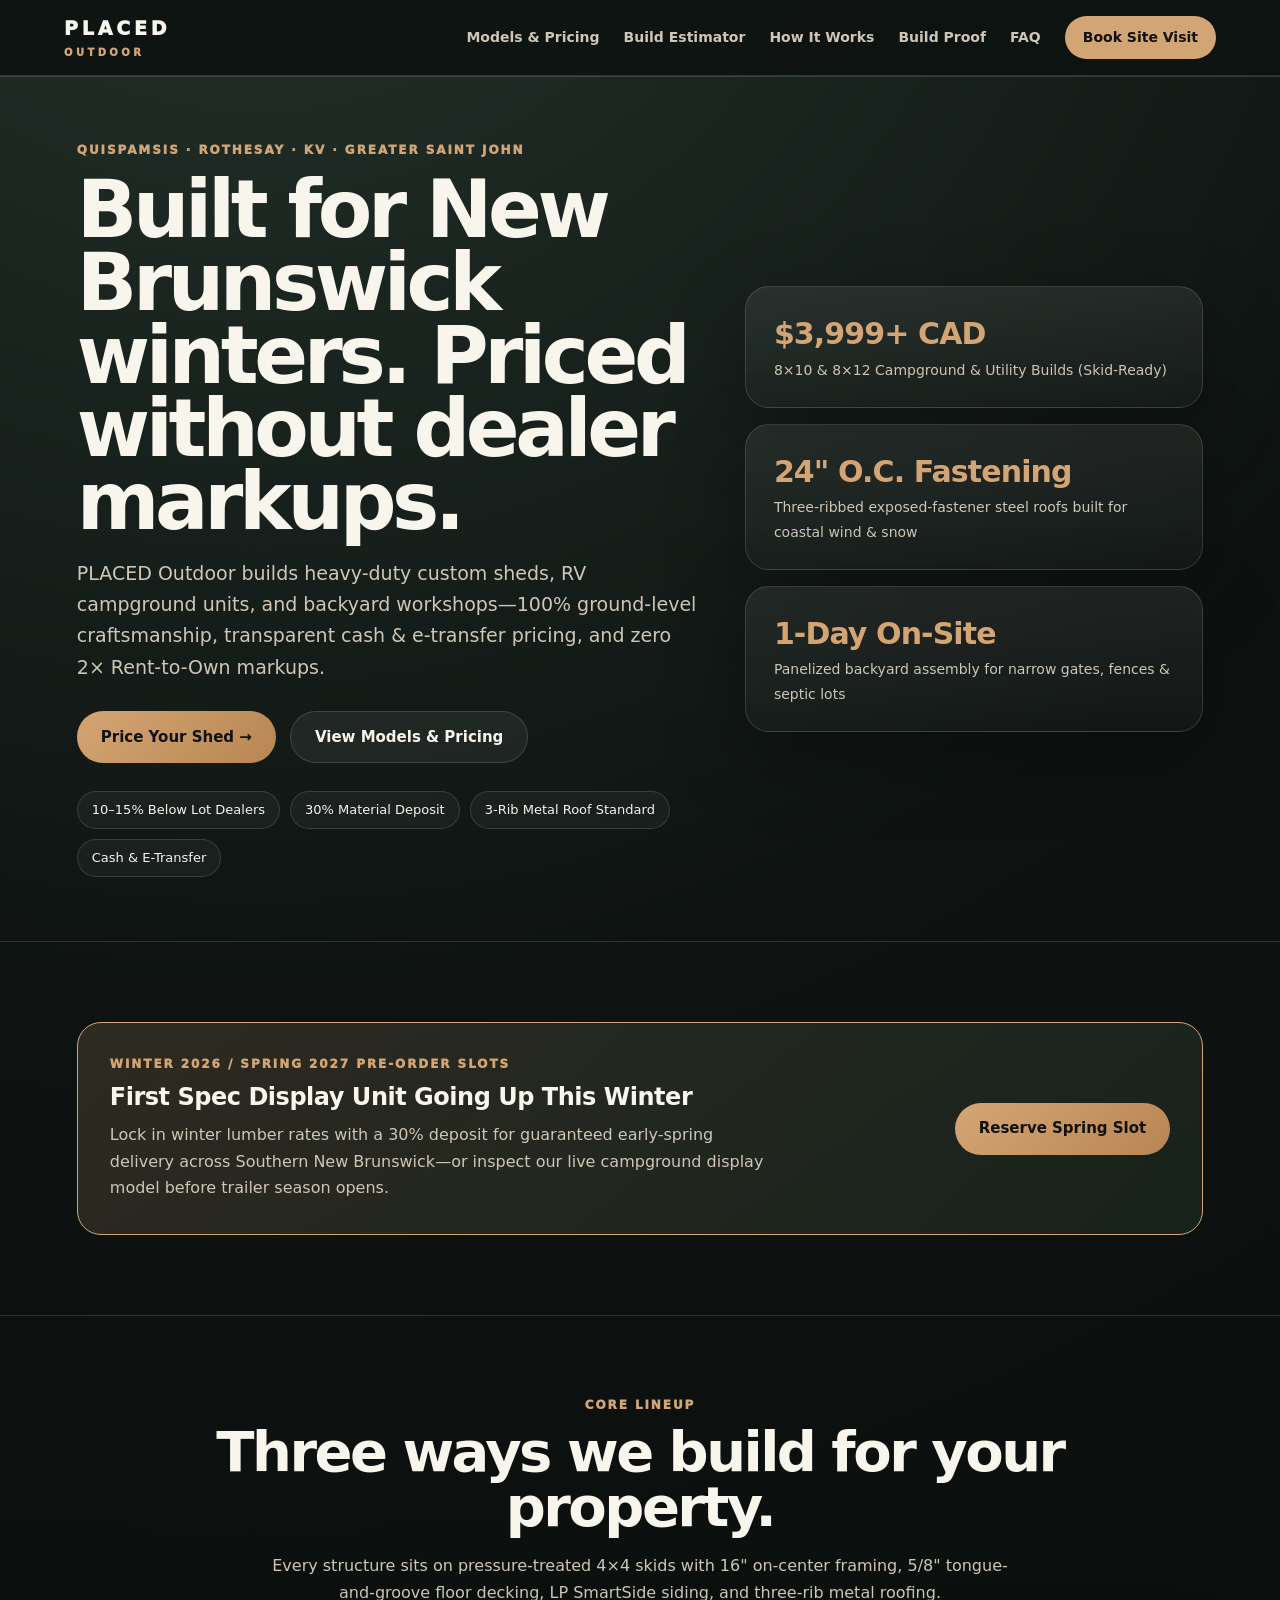
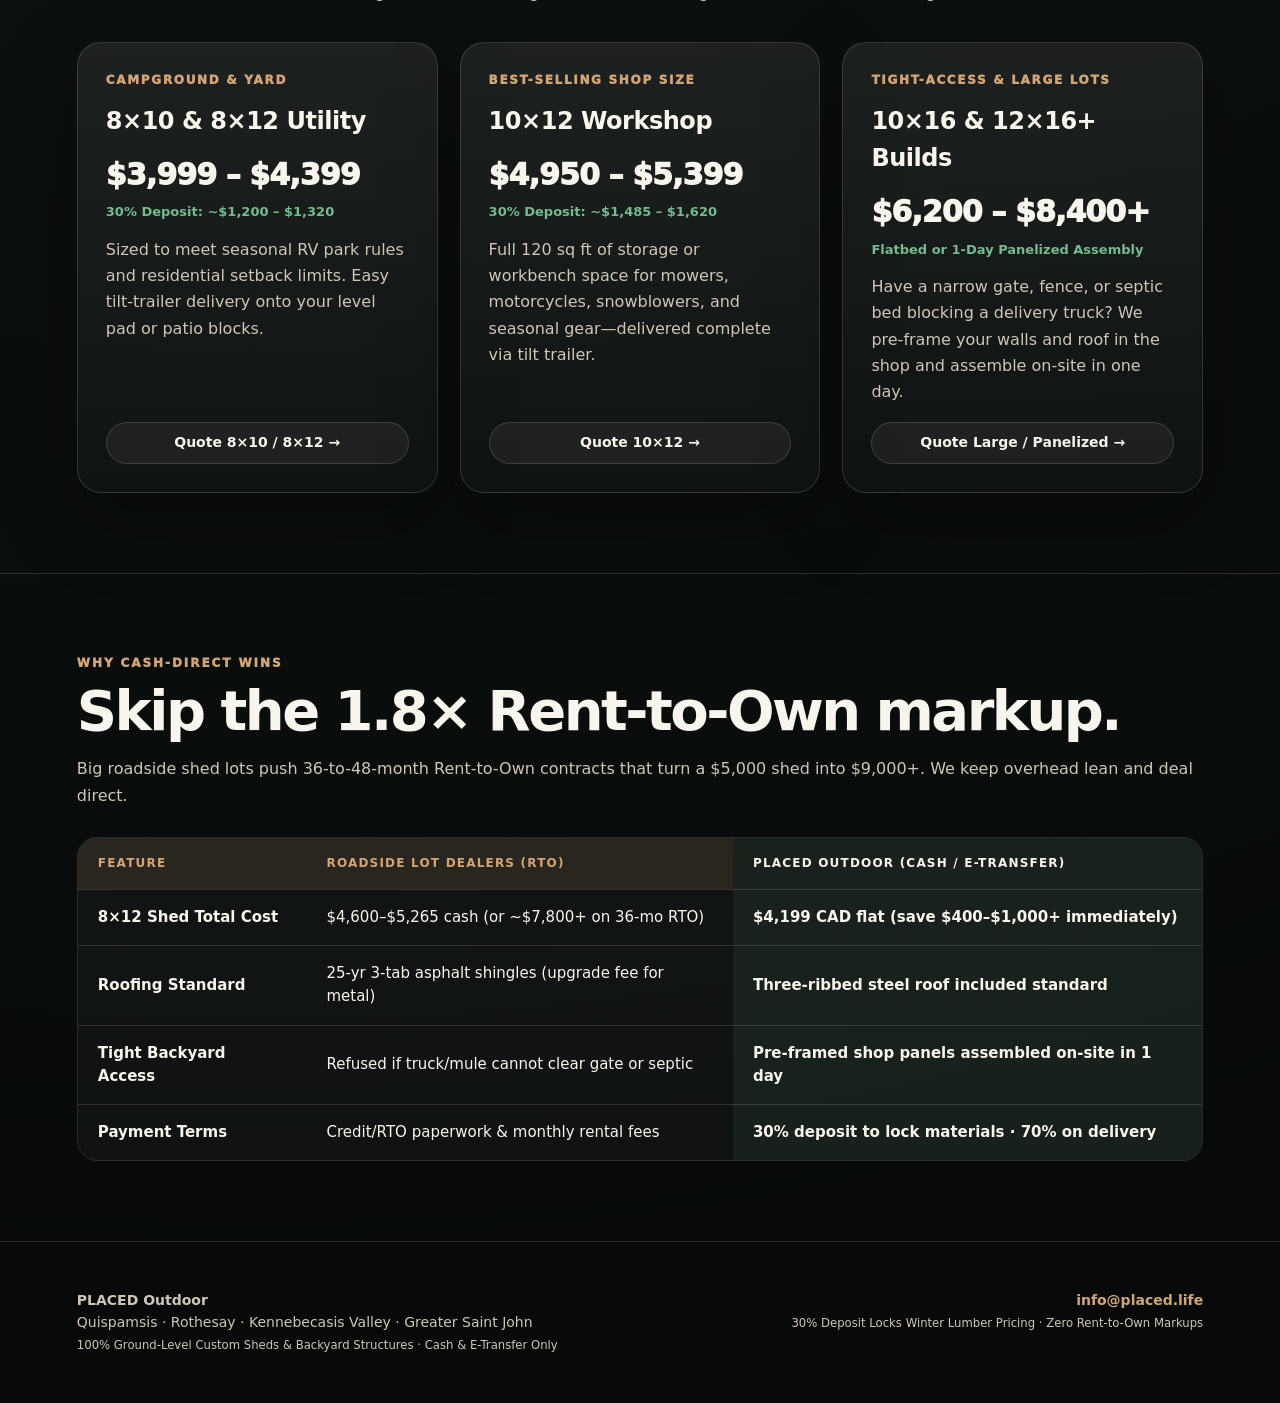
==== index.html @ 6f48e1ba "Full storefront upgrade: pricing lineup, interactive configurator, mobile nav" ====
<!doctype html>
<html lang="en">
<head>
  <meta charset="utf-8">
  <meta name="viewport" content="width=device-width,initial-scale=1">
  <title>PLACED Outdoor | Custom Sheds & Backyard Structures — Quispamsis & Saint John</title>
  <meta name="description" content="Heavy-duty custom sheds, campground units, and backyard workshops across Quispamsis, Rothesay, and Greater Saint John. Transparent cash pricing and 3-rib steel roofs.">
  <link rel="stylesheet" href="assets/style.css">
</head>
<body>
<header class="top">
  <a class="logo" href="index.html">PLACED<small>OUTDOOR</small></a>
  <button class="menuBtn" id="menuBtn" aria-label="Toggle Menu" aria-expanded="false">☰</button>
  <nav class="nav" id="mainNav">
    <a href="sheds.html">Models &amp; Pricing</a>
    <a href="estimator.html">Build Estimator</a>
    <a href="process.html">How It Works</a>
    <a href="gallery.html">Build Proof</a>
    <a href="faq.html">FAQ</a>
    <a class="pill" href="contact.html">Book Site Visit</a>
  </nav>
</header>
<main>

<section class="hero">
  <div>
    <p class="eyebrow">Quispamsis · Rothesay · KV · Greater Saint John</p>
    <h1>Built for New Brunswick winters. Priced without dealer markups.</h1>
    <p class="lede">PLACED Outdoor builds heavy-duty custom sheds, RV campground units, and backyard workshops—100% ground-level craftsmanship, transparent cash &amp; e-transfer pricing, and zero 2× Rent-to-Own markups.</p>
    <div class="actions">
      <a class="btn primary" href="estimator.html">Price Your Shed →</a>
      <a class="btn secondary" href="sheds.html">View Models &amp; Pricing</a>
    </div>
    <div class="trust">
      <span>10–15% Below Lot Dealers</span>
      <span>30% Material Deposit</span>
      <span>3-Rib Metal Roof Standard</span>
      <span>Cash &amp; E-Transfer</span>
    </div>
  </div>
  <aside class="panelGrid">
    <div class="metric">
      <b>$3,999+ CAD</b>
      <span>8×10 &amp; 8×12 Campground &amp; Utility Builds (Skid-Ready)</span>
    </div>
    <div class="metric">
      <b>24" O.C. Fastening</b>
      <span>Three-ribbed exposed-fastener steel roofs built for coastal wind &amp; snow</span>
    </div>
    <div class="metric">
      <b>1-Day On-Site</b>
      <span>Panelized backyard assembly for narrow gates, fences &amp; septic lots</span>
    </div>
  </aside>
</section>

<section>
  <div class="wrap">
    <div class="banner">
      <div>
        <p class="eyebrow" style="margin-bottom:4px">Winter 2026 / Spring 2027 Pre-Order Slots</p>
        <h3 style="margin:0 0 6px">First Spec Display Unit Going Up This Winter</h3>
        <p style="margin:0;max-width:660px">Lock in winter lumber rates with a 30% deposit for guaranteed early-spring delivery across Southern New Brunswick—or inspect our live campground display model before trailer season opens.</p>
      </div>
      <a class="btn primary" href="contact.html?model=Winter+Spec+Pre-Order">Reserve Spring Slot</a>
    </div>
  </div>
</section>

<section>
  <div class="wrap">
    <div class="center">
      <p class="eyebrow">Core Lineup</p>
      <h2>Three ways we build for your property.</h2>
      <p>Every structure sits on pressure-treated 4×4 skids with 16" on-center framing, 5/8" tongue-and-groove floor decking, LP SmartSide siding, and three-rib metal roofing.</p>
    </div>
    <div class="grid3" style="margin-top:36px">
      <article class="card">
        <div>
          <p class="tag">Campground &amp; Yard</p>
          <h3>8×10 &amp; 8×12 Utility</h3>
          <div class="priceTag">$3,999 – $4,399</div>
          <div class="priceSub">30% Deposit: ~$1,200 – $1,320</div>
          <p>Sized to meet seasonal RV park rules and residential setback limits. Easy tilt-trailer delivery onto your level pad or patio blocks.</p>
        </div>
        <a class="btn secondary smallBtn" href="contact.html?model=8x12+Utility+Shed">Quote 8×10 / 8×12 →</a>
      </article>

      <article class="card">
        <div>
          <p class="tag">Best-Selling Shop Size</p>
          <h3>10×12 Workshop</h3>
          <div class="priceTag">$4,950 – $5,399</div>
          <div class="priceSub">30% Deposit: ~$1,485 – $1,620</div>
          <p>Full 120 sq ft of storage or workbench space for mowers, motorcycles, snowblowers, and seasonal gear—delivered complete via tilt trailer.</p>
        </div>
        <a class="btn secondary smallBtn" href="contact.html?model=10x12+Workshop+Shed">Quote 10×12 →</a>
      </article>

      <article class="card">
        <div>
          <p class="tag">Tight-Access &amp; Large Lots</p>
          <h3>10×16 &amp; 12×16+ Builds</h3>
          <div class="priceTag">$6,200 – $8,400+</div>
          <div class="priceSub">Flatbed or 1-Day Panelized Assembly</div>
          <p>Have a narrow gate, fence, or septic bed blocking a delivery truck? We pre-frame your walls and roof in the shop and assemble on-site in one day.</p>
        </div>
        <a class="btn secondary smallBtn" href="contact.html?model=10x16+or+12x16+Build">Quote Large / Panelized →</a>
      </article>
    </div>
  </div>
</section>

<section>
  <div class="wrap">
    <p class="eyebrow">Why Cash-Direct Wins</p>
    <h2>Skip the 1.8× Rent-to-Own markup.</h2>
    <p>Big roadside shed lots push 36-to-48-month Rent-to-Own contracts that turn a $5,000 shed into $9,000+. We keep overhead lean and deal direct.</p>
    <div class="tableWrap">
      <table>
        <thead>
          <tr>
            <th>Feature</th>
            <th>Roadside Lot Dealers (RTO)</th>
            <th class="highlightCol">PLACED Outdoor (Cash / E-Transfer)</th>
          </tr>
        </thead>
        <tbody>
          <tr>
            <td><b>8×12 Shed Total Cost</b></td>
            <td>$4,600–$5,265 cash (or ~$7,800+ on 36-mo RTO)</td>
            <td class="highlightCol">$4,199 CAD flat (save $400–$1,000+ immediately)</td>
          </tr>
          <tr>
            <td><b>Roofing Standard</b></td>
            <td>25-yr 3-tab asphalt shingles (upgrade fee for metal)</td>
            <td class="highlightCol">Three-ribbed steel roof included standard</td>
          </tr>
          <tr>
            <td><b>Tight Backyard Access</b></td>
            <td>Refused if truck/mule cannot clear gate or septic</td>
            <td class="highlightCol">Pre-framed shop panels assembled on-site in 1 day</td>
          </tr>
          <tr>
            <td><b>Payment Terms</b></td>
            <td>Credit/RTO paperwork &amp; monthly rental fees</td>
            <td class="highlightCol">30% deposit to lock materials · 70% on delivery</td>
          </tr>
        </tbody>
      </table>
    </div>
  </div>
</section>

</main>
<footer class="footer">
  <div>
    <b>PLACED Outdoor</b><br>
    Quispamsis · Rothesay · Kennebecasis Valley · Greater Saint John<br>
    <small style="color:var(--muted)">100% Ground-Level Custom Sheds &amp; Backyard Structures · Cash &amp; E-Transfer Only</small>
  </div>
  <div style="text-align:right">
    <a href="mailto:info@placed.life" style="color:var(--cedar);font-weight:800">info@placed.life</a><br>
    <small style="color:var(--muted)">30% Deposit Locks Winter Lumber Pricing · Zero Rent-to-Own Markups</small>
  </div>
</footer>
<script src="assets/site.js"></script>
</body>
</html>
---- assets/style.css ----
:root {
  --bg: #0E1311;
  --panel: #121815;
  --panel2: #1A2420;
  --cream: #F8F5ED;
  --muted: #CFC6B6;
  --cedar: #D4A574;
  --cedar-dark: #B88652;
  --gold: #D4AF37;
  --green: #72BC8F;
  --border: rgba(248, 245, 237, 0.14);
}
* { box-sizing: border-box; }
html { scroll-behavior: smooth; }
body {
  margin: 0;
  background: radial-gradient(circle at 20% -10%, #25352d 0, #0e1311 38%, #060908 100%);
  color: var(--cream);
  font-family: Inter, ui-sans-serif, system-ui, -apple-system, Segoe UI, sans-serif;
  line-height: 1.55;
}
a { color: inherit; text-decoration: none; }
p { color: var(--muted); line-height: 1.65; margin-top: 0; }

/* Navigation */
.top {
  position: sticky;
  top: 0;
  z-index: 50;
  height: 76px;
  padding: 0 5vw;
  display: flex;
  align-items: center;
  justify-content: space-between;
  background: rgba(14, 19, 17, 0.92);
  backdrop-filter: blur(18px);
  border-bottom: 1px solid var(--border);
}
.logo { font-weight: 950; letter-spacing: 0.2em; font-size: 19px; }
.logo small { display: block; font-size: 10px; color: var(--cedar); letter-spacing: 0.34em; margin-top: 2px; }
.nav { display: flex; gap: 24px; align-items: center; color: var(--muted); font-size: 14px; font-weight: 600; }
.nav a:hover, .nav a.active { color: var(--cream); }
.nav a.active:not(.pill) { border-bottom: 2px solid var(--cedar); padding-bottom: 4px; }
.menuBtn {
  display: none;
  background: rgba(255,255,255,0.08);
  border: 1px solid var(--border);
  color: var(--cream);
  font-size: 22px;
  padding: 6px 12px;
  border-radius: 10px;
  cursor: pointer;
}
.pill, .btn {
  display: inline-flex;
  align-items: center;
  justify-content: center;
  border-radius: 999px;
  font-weight: 850;
  cursor: pointer;
  transition: transform 0.15s ease, opacity 0.15s ease;
}
.pill:hover, .btn:hover { transform: translateY(-1px); opacity: 0.95; }
.pill { padding: 11px 18px; background: var(--cedar); color: #111; }

/* Hero & Page Headers */
.hero {
  min-height: calc(100vh - 76px);
  display: grid;
  grid-template-columns: 1.15fr 0.85fr;
  gap: 48px;
  align-items: center;
  padding: 64px 6vw;
}
.eyebrow {
  color: var(--cedar);
  font-weight: 950;
  text-transform: uppercase;
  letter-spacing: 0.16em;
  font-size: 12px;
  margin-bottom: 8px;
}
.hero h1, .pageHero h1 {
  font-size: clamp(40px, 6.2vw, 82px);
  line-height: 0.92;
  letter-spacing: -0.055em;
  margin: 12px 0 20px;
}
.lede { font-size: 19px; max-width: 720px; color: var(--muted); }
.actions { display: flex; gap: 14px; flex-wrap: wrap; margin: 28px 0; }
.btn { min-height: 52px; padding: 0 24px; border: 1px solid var(--border); font-size: 15px; }
.primary { background: linear-gradient(135deg, var(--cedar), var(--cedar-dark)); color: #111; border: none; }
.secondary { background: rgba(255, 255, 255, 0.06); color: var(--cream); }
.smallBtn { min-height: 42px; padding: 0 18px; font-size: 14px; }

.trust { display: flex; gap: 10px; flex-wrap: wrap; }
.trust span {
  border: 1px solid var(--border);
  border-radius: 999px;
  padding: 8px 14px;
  font-size: 13px;
  color: var(--cream);
  background: rgba(255, 255, 255, 0.04);
}

/* Cards & Metrics */
.panelGrid { display: grid; gap: 16px; }
.metric, .card, .quoteBox, .specCard {
  border: 1px solid var(--border);
  background: linear-gradient(180deg, rgba(255, 255, 255, 0.075), rgba(255, 255, 255, 0.025));
  border-radius: 24px;
  box-shadow: 0 24px 80px rgba(0, 0, 0, 0.28);
}
.metric { padding: 24px 28px; }
.metric b { display: block; color: var(--cedar); font-size: 30px; letter-spacing: -0.03em; }
.metric span { color: var(--muted); font-size: 14px; }

section, .pageHero { padding: 80px 6vw; border-top: 1px solid var(--border); }
.pageHero { min-height: 44vh; display: flex; align-items: end; padding-top: 56px; padding-bottom: 56px; }
.wrap { max-width: 1200px; margin: 0 auto; }
.center { text-align: center; margin: auto; }
.center p { margin-left: auto; margin-right: auto; max-width: 740px; }

h2 { font-size: clamp(32px, 4.5vw, 56px); line-height: 0.98; letter-spacing: -0.045em; margin: 10px 0 18px; }
h3 { font-size: 24px; margin: 8px 0 10px; letter-spacing: -0.02em; }

.grid3 { display: grid; grid-template-columns: repeat(3, 1fr); gap: 22px; }
.grid2 { display: grid; grid-template-columns: repeat(2, 1fr); gap: 24px; }

.card { padding: 28px; display: flex; flex-direction: column; justify-content: space-between; }
.card .tag { color: var(--cedar); font-size: 12px; letter-spacing: 0.14em; text-transform: uppercase; font-weight: 950; }
.priceTag { font-size: 30px; font-weight: 950; color: var(--cream); margin: 12px 0 4px; letter-spacing: -0.03em; }
.priceSub { font-size: 13px; color: var(--green); font-weight: 700; margin-bottom: 14px; }
.specList { list-style: none; padding: 0; margin: 14px 0 22px; display: grid; gap: 8px; font-size: 14px; color: var(--muted); }
.specList li::before { content: "✓ "; color: var(--cedar); font-weight: 900; }

/* Compare Table */
.tableWrap { overflow-x: auto; margin-top: 28px; border-radius: 20px; border: 1px solid var(--border); }
table { width: 100%; border-collapse: collapse; text-align: left; background: rgba(255,255,255,0.03); }
th, td { padding: 16px 20px; border-bottom: 1px solid var(--border); font-size: 15px; }
th { background: rgba(212, 165, 116, 0.12); color: var(--cedar); font-weight: 900; text-transform: uppercase; font-size: 12px; letter-spacing: 0.1em; }
tr:last-child td { border-bottom: none; }
.highlightCol { background: rgba(114, 188, 143, 0.08); font-weight: 700; color: var(--cream); }

/* Split & Forms & Estimator */
.split { display: grid; grid-template-columns: 0.95fr 1.05fr; gap: 48px; align-items: start; }
.estimator, .formBox {
  background: var(--cream);
  color: #111;
  border-radius: 26px;
  padding: 32px;
  display: grid;
  gap: 18px;
  box-shadow: 0 24px 70px rgba(0,0,0,0.35);
}
.estimator label, .formBox label { font-weight: 800; font-size: 14px; color: #222; display: block; }
.estimator p, .formBox p { color: #4b463f; }
.estimator input[type="range"] { width: 100%; margin-top: 10px; accent-color: #1A2420; cursor: pointer; }
.estimator select, .formBox input, .formBox select, .formBox textarea {
  width: 100%;
  padding: 13px 14px;
  border-radius: 12px;
  border: 1px solid #ccc;
  margin-top: 6px;
  font: inherit;
  background: #fff;
  color: #111;
}
.formBox textarea { min-height: 110px; resize: vertical; }

.addonGrid { display: grid; grid-template-columns: 1fr 1fr; gap: 10px; margin-top: 8px; }
.addonItem {
  display: flex;
  align-items: center;
  gap: 8px;
  background: #fff;
  border: 1px solid #ddd;
  padding: 10px 12px;
  border-radius: 10px;
  font-size: 13px;
  font-weight: 700;
  cursor: pointer;
}
.addonItem input { width: auto; margin: 0; accent-color: #1A2420; }

.estSummary {
  background: #121815;
  color: var(--cream);
  padding: 20px;
  border-radius: 18px;
  display: grid;
  gap: 6px;
}
.range { font-size: 36px; font-weight: 950; color: var(--cedar); letter-spacing: -0.03em; }
.depositLine { font-size: 14px; color: var(--green); font-weight: 700; }

/* Steps & Gallery */
.steps { display: grid; grid-template-columns: repeat(4, 1fr); gap: 16px; }
.step {
  background: rgba(255, 255, 255, 0.05);
  border: 1px solid var(--border);
  border-radius: 20px;
  padding: 22px;
}
.step b { display: block; color: var(--cedar); font-size: 20px; margin-bottom: 8px; }
.step h4 { margin: 0 0 6px; font-size: 17px; }
.step p { font-size: 14px; margin: 0; }

.gallery { display: grid; grid-template-columns: repeat(3, 1fr); gap: 20px; }
.shot {
  min-height: 260px;
  border-radius: 22px;
  border: 1px solid var(--border);
  background: linear-gradient(145deg, #1A2420 0%, #2c3d35 60%, #8c6843 100%);
  padding: 22px;
  display: flex;
  flex-direction: column;
  justify-content: space-between;
}
.shotBadge {
  align-self: flex-start;
  background: rgba(212, 165, 116, 0.2);
  border: 1px solid var(--cedar);
  color: var(--cedar);
  font-size: 11px;
  font-weight: 900;
  text-transform: uppercase;
  letter-spacing: 0.1em;
  padding: 5px 10px;
  border-radius: 999px;
}
.shotCaption { background: rgba(10, 14, 12, 0.78); backdrop-filter: blur(8px); padding: 14px 16px; border-radius: 14px; }
.shotCaption b { display: block; font-size: 15px; margin-bottom: 4px; color: var(--cream); }
.shotCaption span { font-size: 13px; color: var(--muted); }

/* SVG Blueprint Diagrams */
.diagramBox {
  background: rgba(255,255,255,0.03);
  border: 1px solid var(--border);
  border-radius: 20px;
  padding: 20px;
  text-align: center;
}
.diagramBox svg { max-width: 100%; height: auto; }

/* FAQ & Notice */
details {
  background: rgba(255, 255, 255, 0.05);
  border: 1px solid var(--border);
  border-radius: 18px;
  padding: 20px 24px;
  margin: 14px 0;
}
summary { font-weight: 900; font-size: 17px; cursor: pointer; color: var(--cream); }
details p { margin-top: 12px; margin-bottom: 0; }

.notice {
  border-left: 4px solid var(--cedar);
  padding: 18px 20px;
  background: rgba(212, 165, 116, 0.09);
  border-radius: 14px;
  font-size: 15px;
}
.banner {
  background: linear-gradient(135deg, rgba(212, 165, 116, 0.16), rgba(114, 188, 143, 0.1));
  border: 1px solid var(--cedar);
  border-radius: 24px;
  padding: 32px;
  display: flex;
  justify-content: space-between;
  align-items: center;
  gap: 24px;
  flex-wrap: wrap;
}

.footer {
  padding: 48px 6vw;
  border-top: 1px solid var(--border);
  display: flex;
  justify-content: space-between;
  gap: 24px;
  color: var(--muted);
  font-size: 14px;
}
.full { width: 100%; }

@media (max-width: 960px) {
  .menuBtn { display: block; }
  .nav {
    display: none;
    position: absolute;
    top: 76px;
    left: 0;
    right: 0;
    background: #0E1311;
    border-bottom: 1px solid var(--border);
    flex-direction: column;
    padding: 24px 6vw;
    align-items: flex-start;
    gap: 16px;
  }
  .nav.open { display: flex; }
  .hero, .split, .grid2 { grid-template-columns: 1fr; }
  .grid3, .gallery { grid-template-columns: 1fr; }
  .steps { grid-template-columns: 1fr 1fr; }
  .hero { padding-top: 40px; min-height: auto; }
  .footer { flex-direction: column; text-align: left !important; }
  .footer div { text-align: left !important; }
}
@media (max-width: 560px) {
  .steps, .addonGrid { grid-template-columns: 1fr; }
  .actions .btn { width: 100%; }
  section, .pageHero { padding: 56px 20px; }
  .top { padding: 0 20px; }
}
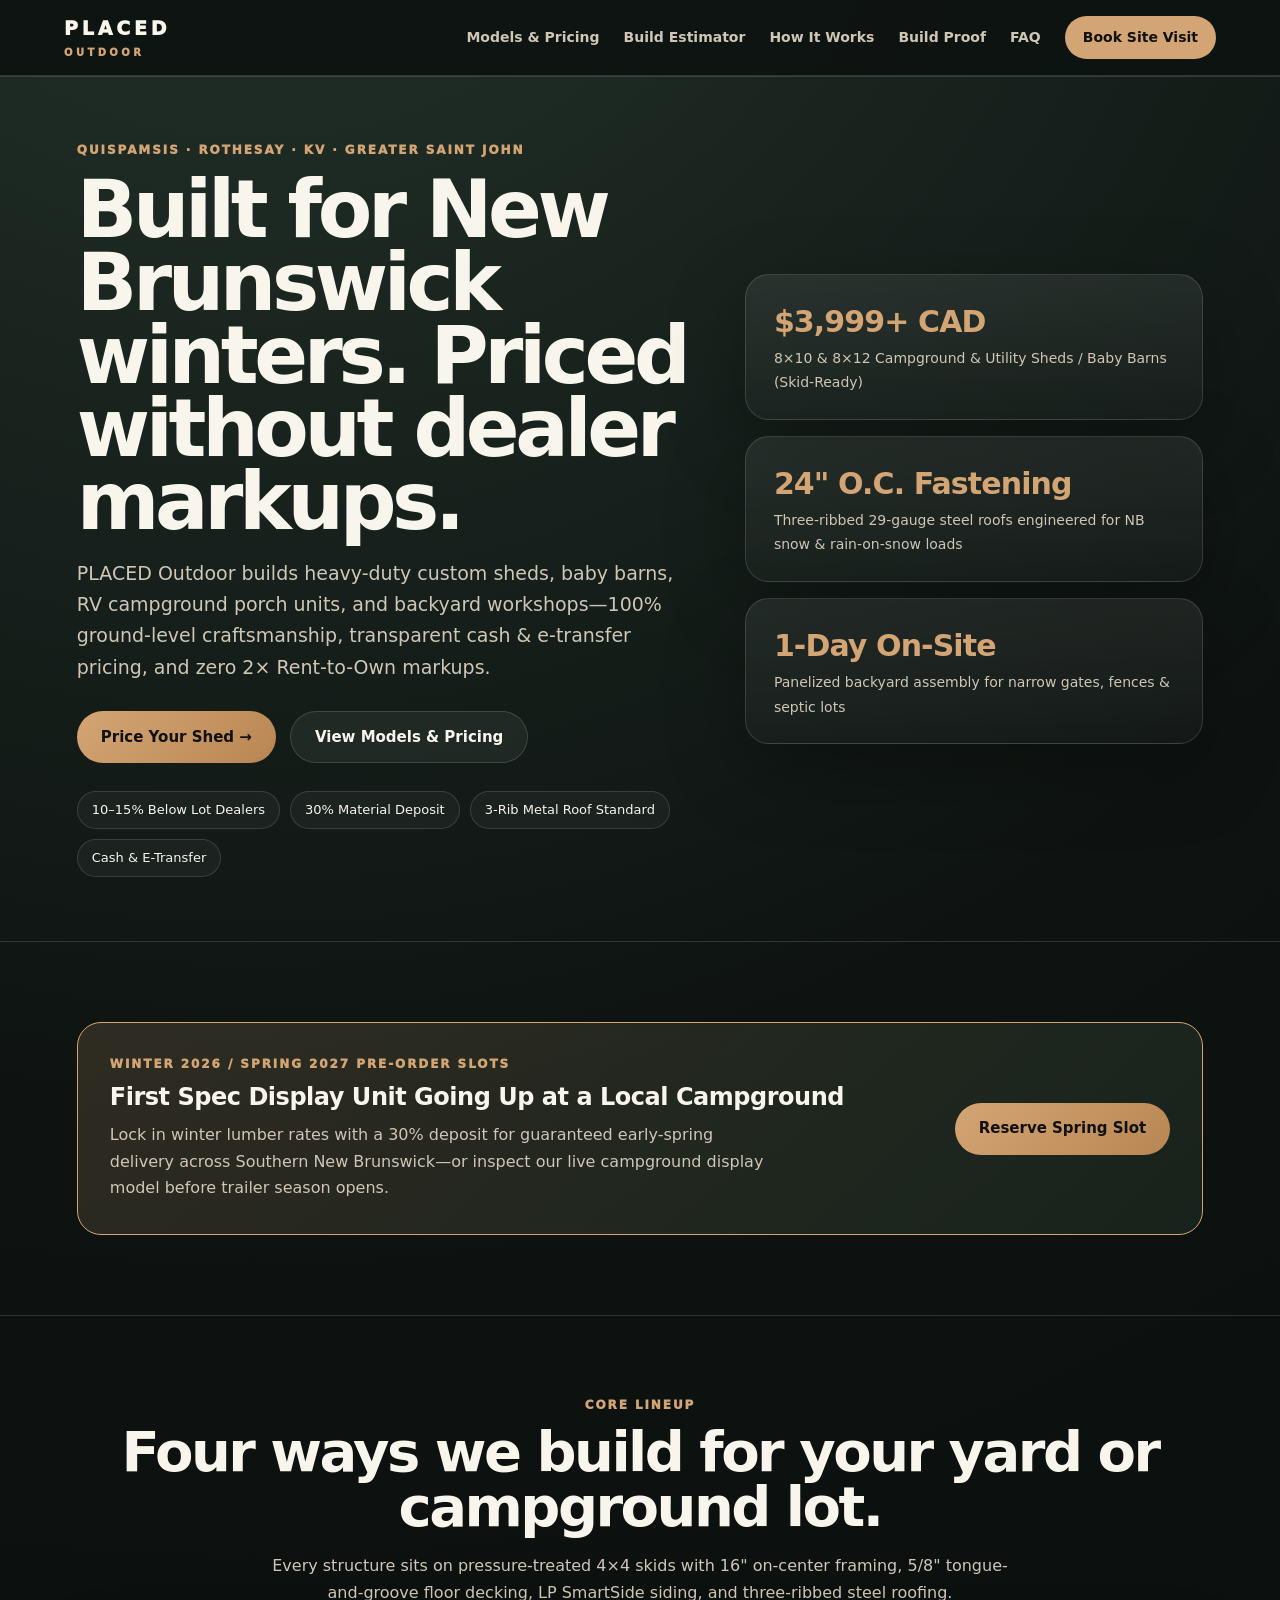
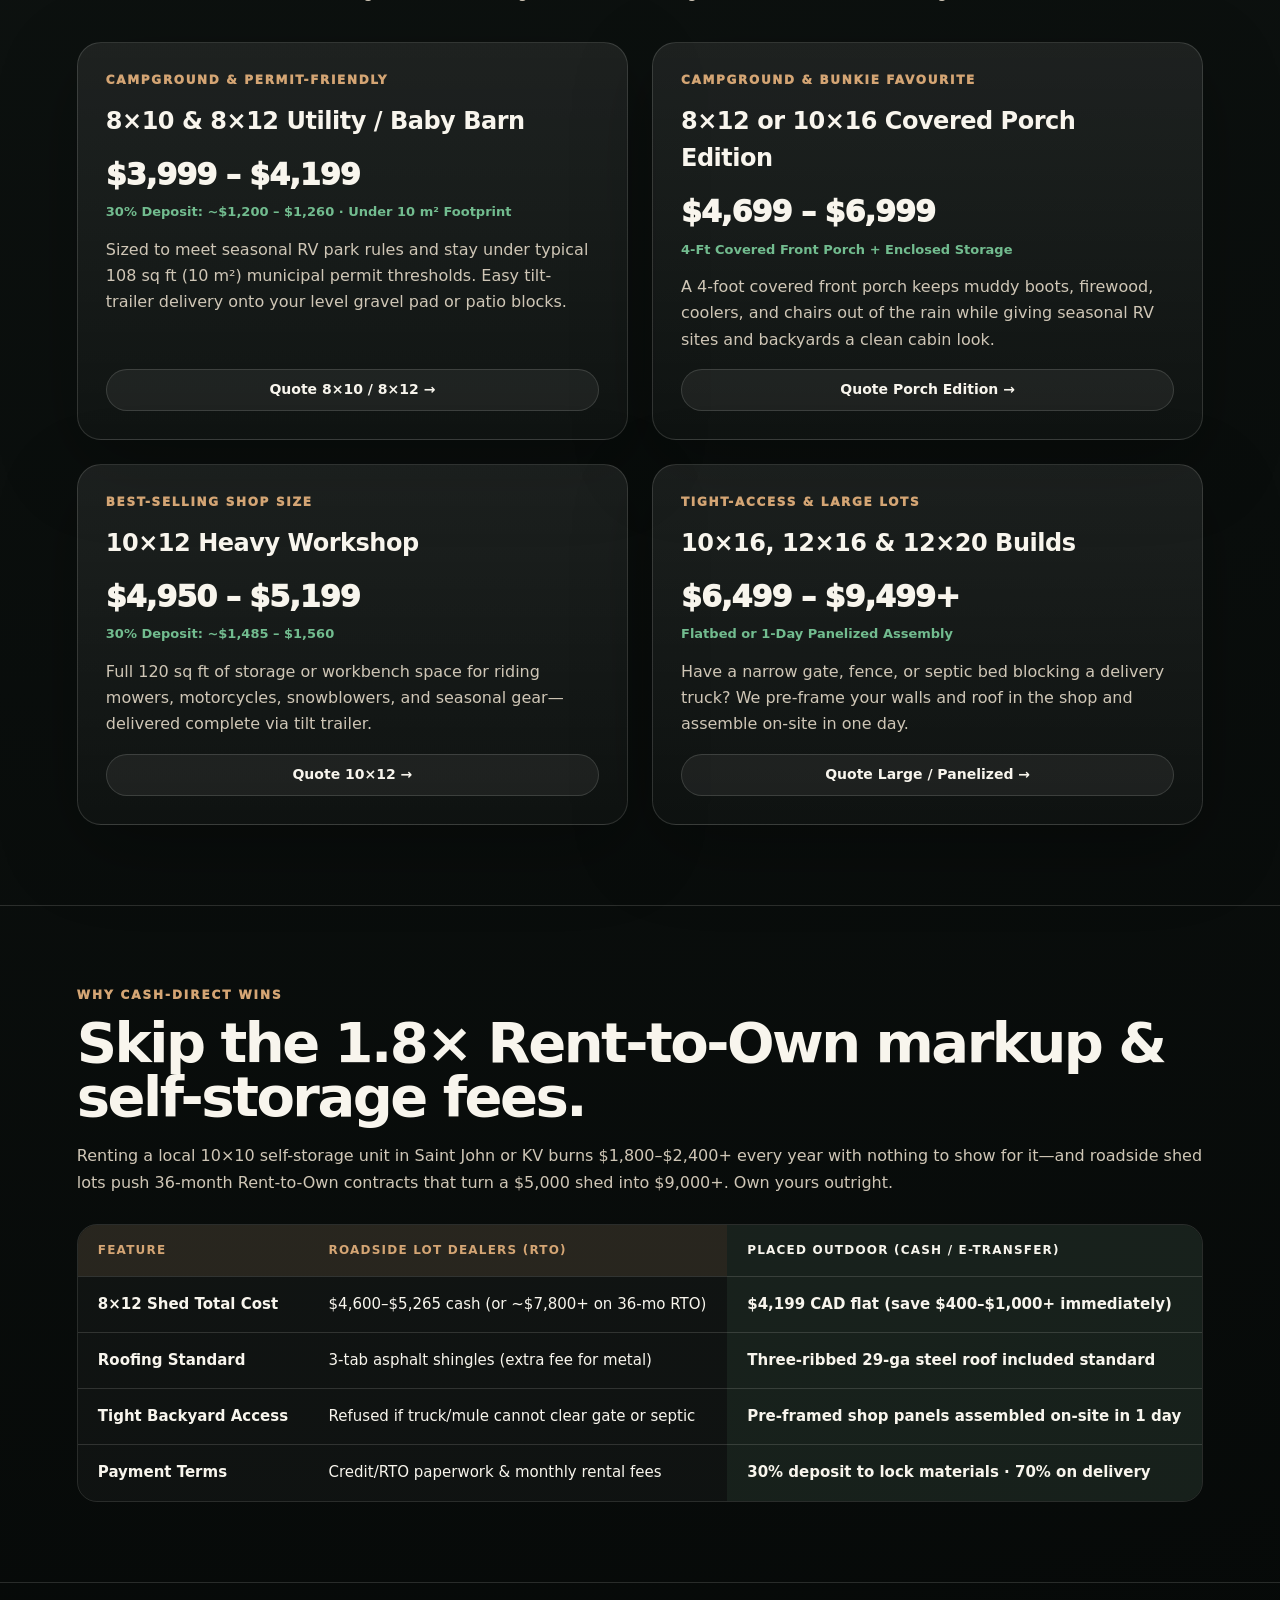
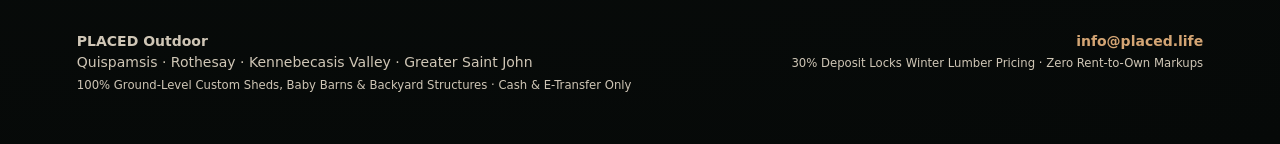
==== commit f51c171f: "Deploy V2 storefront: Porch models, PT floor & gable options, NB pad prep & JSON-LD schema" ====
--- a/index.html
+++ b/index.html
@@ -3,9 +3,26 @@
 <head>
   <meta charset="utf-8">
   <meta name="viewport" content="width=device-width,initial-scale=1">
-  <title>PLACED Outdoor | Custom Sheds & Backyard Structures — Quispamsis & Saint John</title>
-  <meta name="description" content="Heavy-duty custom sheds, campground units, and backyard workshops across Quispamsis, Rothesay, and Greater Saint John. Transparent cash pricing and 3-rib steel roofs.">
+  <title>PLACED Outdoor | Custom Sheds, Baby Barns & Backyard Structures — Quispamsis & Saint John</title>
+  <meta name="description" content="Heavy-duty custom sheds, baby barns, campground porch units, and backyard workshops across Quispamsis, Rothesay, and Greater Saint John. Cash pricing & 3-rib steel roofs.">
   <link rel="stylesheet" href="assets/style.css">
+  <script type="application/ld+json">
+{
+  "@context": "https://schema.org",
+  "@type": "HomeAndConstructionBusiness",
+  "name": "PLACED Outdoor",
+  "description": "Custom ground-level sheds, baby barns, campground structures, and backyard workshops built for New Brunswick weather across Quispamsis, Rothesay, KV, and Greater Saint John.",
+  "url": "https://placedsheds.vercel.app/",
+  "email": "info@placed.life",
+  "areaServed": [
+    {"@type": "City", "name": "Quispamsis"},
+    {"@type": "City", "name": "Rothesay"},
+    {"@type": "City", "name": "Saint John"},
+    {"@type": "AdministrativeArea", "name": "Kennebecasis Valley"}
+  ],
+  "priceRange": "$$"
+}
+</script>
 </head>
 <body>
 <header class="top">
@@ -26,7 +43,7 @@
   <div>
     <p class="eyebrow">Quispamsis · Rothesay · KV · Greater Saint John</p>
     <h1>Built for New Brunswick winters. Priced without dealer markups.</h1>
-    <p class="lede">PLACED Outdoor builds heavy-duty custom sheds, RV campground units, and backyard workshops—100% ground-level craftsmanship, transparent cash &amp; e-transfer pricing, and zero 2× Rent-to-Own markups.</p>
+    <p class="lede">PLACED Outdoor builds heavy-duty custom sheds, baby barns, RV campground porch units, and backyard workshops—100% ground-level craftsmanship, transparent cash &amp; e-transfer pricing, and zero 2× Rent-to-Own markups.</p>
     <div class="actions">
       <a class="btn primary" href="estimator.html">Price Your Shed →</a>
       <a class="btn secondary" href="sheds.html">View Models &amp; Pricing</a>
@@ -41,11 +58,11 @@
   <aside class="panelGrid">
     <div class="metric">
       <b>$3,999+ CAD</b>
-      <span>8×10 &amp; 8×12 Campground &amp; Utility Builds (Skid-Ready)</span>
+      <span>8×10 &amp; 8×12 Campground &amp; Utility Sheds / Baby Barns (Skid-Ready)</span>
     </div>
     <div class="metric">
       <b>24" O.C. Fastening</b>
-      <span>Three-ribbed exposed-fastener steel roofs built for coastal wind &amp; snow</span>
+      <span>Three-ribbed 29-gauge steel roofs engineered for NB snow &amp; rain-on-snow loads</span>
     </div>
     <div class="metric">
       <b>1-Day On-Site</b>
@@ -59,7 +76,7 @@
     <div class="banner">
       <div>
         <p class="eyebrow" style="margin-bottom:4px">Winter 2026 / Spring 2027 Pre-Order Slots</p>
-        <h3 style="margin:0 0 6px">First Spec Display Unit Going Up This Winter</h3>
+        <h3 style="margin:0 0 6px">First Spec Display Unit Going Up at a Local Campground</h3>
         <p style="margin:0;max-width:660px">Lock in winter lumber rates with a 30% deposit for guaranteed early-spring delivery across Southern New Brunswick—or inspect our live campground display model before trailer season opens.</p>
       </div>
       <a class="btn primary" href="contact.html?model=Winter+Spec+Pre-Order">Reserve Spring Slot</a>
@@ -71,41 +88,52 @@
   <div class="wrap">
     <div class="center">
       <p class="eyebrow">Core Lineup</p>
-      <h2>Three ways we build for your property.</h2>
-      <p>Every structure sits on pressure-treated 4×4 skids with 16" on-center framing, 5/8" tongue-and-groove floor decking, LP SmartSide siding, and three-rib metal roofing.</p>
+      <h2>Four ways we build for your yard or campground lot.</h2>
+      <p>Every structure sits on pressure-treated 4×4 skids with 16" on-center framing, 5/8" tongue-and-groove floor decking, LP SmartSide siding, and three-ribbed steel roofing.</p>
     </div>
-    <div class="grid3" style="margin-top:36px">
+    <div class="grid2" style="margin-top:36px">
       <article class="card">
         <div>
-          <p class="tag">Campground &amp; Yard</p>
-          <h3>8×10 &amp; 8×12 Utility</h3>
-          <div class="priceTag">$3,999 – $4,399</div>
-          <div class="priceSub">30% Deposit: ~$1,200 – $1,320</div>
-          <p>Sized to meet seasonal RV park rules and residential setback limits. Easy tilt-trailer delivery onto your level pad or patio blocks.</p>
+          <p class="tag">Campground &amp; Permit-Friendly</p>
+          <h3>8×10 &amp; 8×12 Utility / Baby Barn</h3>
+          <div class="priceTag">$3,999 – $4,199</div>
+          <div class="priceSub">30% Deposit: ~$1,200 – $1,260 · Under 10 m² Footprint</div>
+          <p>Sized to meet seasonal RV park rules and stay under typical 108 sq ft (10 m²) municipal permit thresholds. Easy tilt-trailer delivery onto your level gravel pad or patio blocks.</p>
         </div>
-        <a class="btn secondary smallBtn" href="contact.html?model=8x12+Utility+Shed">Quote 8×10 / 8×12 →</a>
+        <a class="btn secondary smallBtn" href="contact.html?model=8x12+Utility+Shed+($4,199)">Quote 8×10 / 8×12 →</a>
+      </article>
+
+      <article class="card">
+        <div>
+          <p class="tag">Campground &amp; Bunkie Favourite</p>
+          <h3>8×12 or 10×16 Covered Porch Edition</h3>
+          <div class="priceTag">$4,699 – $6,999</div>
+          <div class="priceSub">4-Ft Covered Front Porch + Enclosed Storage</div>
+          <p>A 4-foot covered front porch keeps muddy boots, firewood, coolers, and chairs out of the rain while giving seasonal RV sites and backyards a clean cabin look.</p>
+        </div>
+        <a class="btn secondary smallBtn" href="contact.html?model=Porch+Model+Shed">Quote Porch Edition →</a>
       </article>
 
       <article class="card">
         <div>
           <p class="tag">Best-Selling Shop Size</p>
-          <h3>10×12 Workshop</h3>
-          <div class="priceTag">$4,950 – $5,399</div>
-          <div class="priceSub">30% Deposit: ~$1,485 – $1,620</div>
-          <p>Full 120 sq ft of storage or workbench space for mowers, motorcycles, snowblowers, and seasonal gear—delivered complete via tilt trailer.</p>
+          <h3>10×12 Heavy Workshop</h3>
+          <div class="priceTag">$4,950 – $5,199</div>
+          <div class="priceSub">30% Deposit: ~$1,485 – $1,560</div>
+          <p>Full 120 sq ft of storage or workbench space for riding mowers, motorcycles, snowblowers, and seasonal gear—delivered complete via tilt trailer.</p>
         </div>
-        <a class="btn secondary smallBtn" href="contact.html?model=10x12+Workshop+Shed">Quote 10×12 →</a>
+        <a class="btn secondary smallBtn" href="contact.html?model=10x12+Workshop+Shed+($4,950)">Quote 10×12 →</a>
       </article>
 
       <article class="card">
         <div>
           <p class="tag">Tight-Access &amp; Large Lots</p>
-          <h3>10×16 &amp; 12×16+ Builds</h3>
-          <div class="priceTag">$6,200 – $8,400+</div>
+          <h3>10×16, 12×16 &amp; 12×20 Builds</h3>
+          <div class="priceTag">$6,499 – $9,499+</div>
           <div class="priceSub">Flatbed or 1-Day Panelized Assembly</div>
           <p>Have a narrow gate, fence, or septic bed blocking a delivery truck? We pre-frame your walls and roof in the shop and assemble on-site in one day.</p>
         </div>
-        <a class="btn secondary smallBtn" href="contact.html?model=10x16+or+12x16+Build">Quote Large / Panelized →</a>
+        <a class="btn secondary smallBtn" href="contact.html?model=12x16+Utility+Shed+($6,499)">Quote Large / Panelized →</a>
       </article>
     </div>
   </div>
@@ -114,8 +142,8 @@
 <section>
   <div class="wrap">
     <p class="eyebrow">Why Cash-Direct Wins</p>
-    <h2>Skip the 1.8× Rent-to-Own markup.</h2>
-    <p>Big roadside shed lots push 36-to-48-month Rent-to-Own contracts that turn a $5,000 shed into $9,000+. We keep overhead lean and deal direct.</p>
+    <h2>Skip the 1.8× Rent-to-Own markup &amp; self-storage fees.</h2>
+    <p>Renting a local 10×10 self-storage unit in Saint John or KV burns $1,800–$2,400+ every year with nothing to show for it—and roadside shed lots push 36-month Rent-to-Own contracts that turn a $5,000 shed into $9,000+. Own yours outright.</p>
     <div class="tableWrap">
       <table>
         <thead>
@@ -133,8 +161,8 @@
           </tr>
           <tr>
             <td><b>Roofing Standard</b></td>
-            <td>25-yr 3-tab asphalt shingles (upgrade fee for metal)</td>
-            <td class="highlightCol">Three-ribbed steel roof included standard</td>
+            <td>3-tab asphalt shingles (extra fee for metal)</td>
+            <td class="highlightCol">Three-ribbed 29-ga steel roof included standard</td>
           </tr>
           <tr>
             <td><b>Tight Backyard Access</b></td>
@@ -157,7 +185,7 @@
   <div>
     <b>PLACED Outdoor</b><br>
     Quispamsis · Rothesay · Kennebecasis Valley · Greater Saint John<br>
-    <small style="color:var(--muted)">100% Ground-Level Custom Sheds &amp; Backyard Structures · Cash &amp; E-Transfer Only</small>
+    <small style="color:var(--muted)">100% Ground-Level Custom Sheds, Baby Barns &amp; Backyard Structures · Cash &amp; E-Transfer Only</small>
   </div>
   <div style="text-align:right">
     <a href="mailto:info@placed.life" style="color:var(--cedar);font-weight:800">info@placed.life</a><br>
--- a/assets/style.css
+++ b/assets/style.css
@@ -23,7 +23,6 @@
 a { color: inherit; text-decoration: none; }
 p { color: var(--muted); line-height: 1.65; margin-top: 0; }
 
-/* Navigation */
 .top {
   position: sticky;
   top: 0;
@@ -64,7 +63,6 @@
 .pill:hover, .btn:hover { transform: translateY(-1px); opacity: 0.95; }
 .pill { padding: 11px 18px; background: var(--cedar); color: #111; }
 
-/* Hero & Page Headers */
 .hero {
   min-height: calc(100vh - 76px);
   display: grid;
@@ -87,7 +85,7 @@
   letter-spacing: -0.055em;
   margin: 12px 0 20px;
 }
-.lede { font-size: 19px; max-width: 720px; color: var(--muted); }
+.lede { font-size: 19px; max-width: 740px; color: var(--muted); }
 .actions { display: flex; gap: 14px; flex-wrap: wrap; margin: 28px 0; }
 .btn { min-height: 52px; padding: 0 24px; border: 1px solid var(--border); font-size: 15px; }
 .primary { background: linear-gradient(135deg, var(--cedar), var(--cedar-dark)); color: #111; border: none; }
@@ -104,7 +102,6 @@
   background: rgba(255, 255, 255, 0.04);
 }
 
-/* Cards & Metrics */
 .panelGrid { display: grid; gap: 16px; }
 .metric, .card, .quoteBox, .specCard {
   border: 1px solid var(--border);
@@ -135,7 +132,6 @@
 .specList { list-style: none; padding: 0; margin: 14px 0 22px; display: grid; gap: 8px; font-size: 14px; color: var(--muted); }
 .specList li::before { content: "✓ "; color: var(--cedar); font-weight: 900; }
 
-/* Compare Table */
 .tableWrap { overflow-x: auto; margin-top: 28px; border-radius: 20px; border: 1px solid var(--border); }
 table { width: 100%; border-collapse: collapse; text-align: left; background: rgba(255,255,255,0.03); }
 th, td { padding: 16px 20px; border-bottom: 1px solid var(--border); font-size: 15px; }
@@ -143,7 +139,6 @@
 tr:last-child td { border-bottom: none; }
 .highlightCol { background: rgba(114, 188, 143, 0.08); font-weight: 700; color: var(--cream); }
 
-/* Split & Forms & Estimator */
 .split { display: grid; grid-template-columns: 0.95fr 1.05fr; gap: 48px; align-items: start; }
 .estimator, .formBox {
   background: var(--cream);
@@ -195,7 +190,6 @@
 .range { font-size: 36px; font-weight: 950; color: var(--cedar); letter-spacing: -0.03em; }
 .depositLine { font-size: 14px; color: var(--green); font-weight: 700; }
 
-/* Steps & Gallery */
 .steps { display: grid; grid-template-columns: repeat(4, 1fr); gap: 16px; }
 .step {
   background: rgba(255, 255, 255, 0.05);
@@ -234,7 +228,6 @@
 .shotCaption b { display: block; font-size: 15px; margin-bottom: 4px; color: var(--cream); }
 .shotCaption span { font-size: 13px; color: var(--muted); }
 
-/* SVG Blueprint Diagrams */
 .diagramBox {
   background: rgba(255,255,255,0.03);
   border: 1px solid var(--border);
@@ -244,7 +237,6 @@
 }
 .diagramBox svg { max-width: 100%; height: auto; }
 
-/* FAQ & Notice */
 details {
   background: rgba(255, 255, 255, 0.05);
   border: 1px solid var(--border);
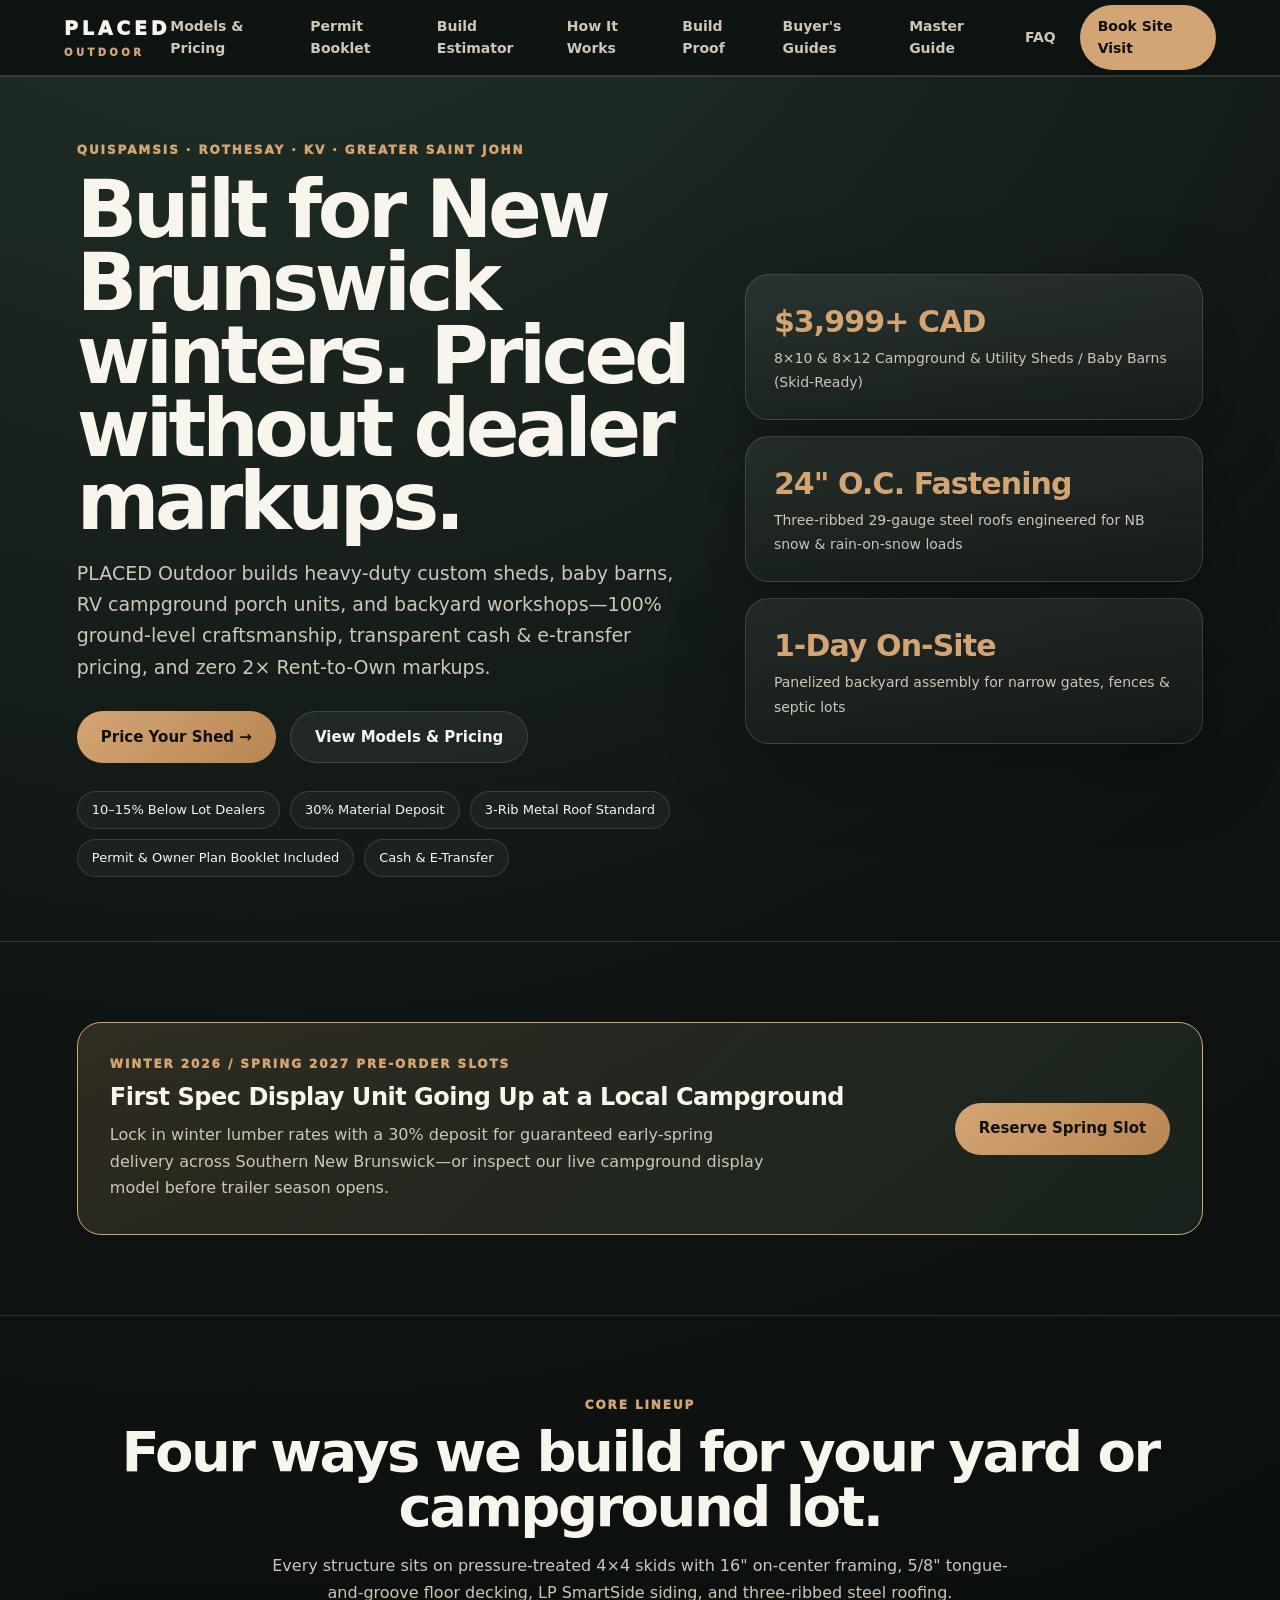
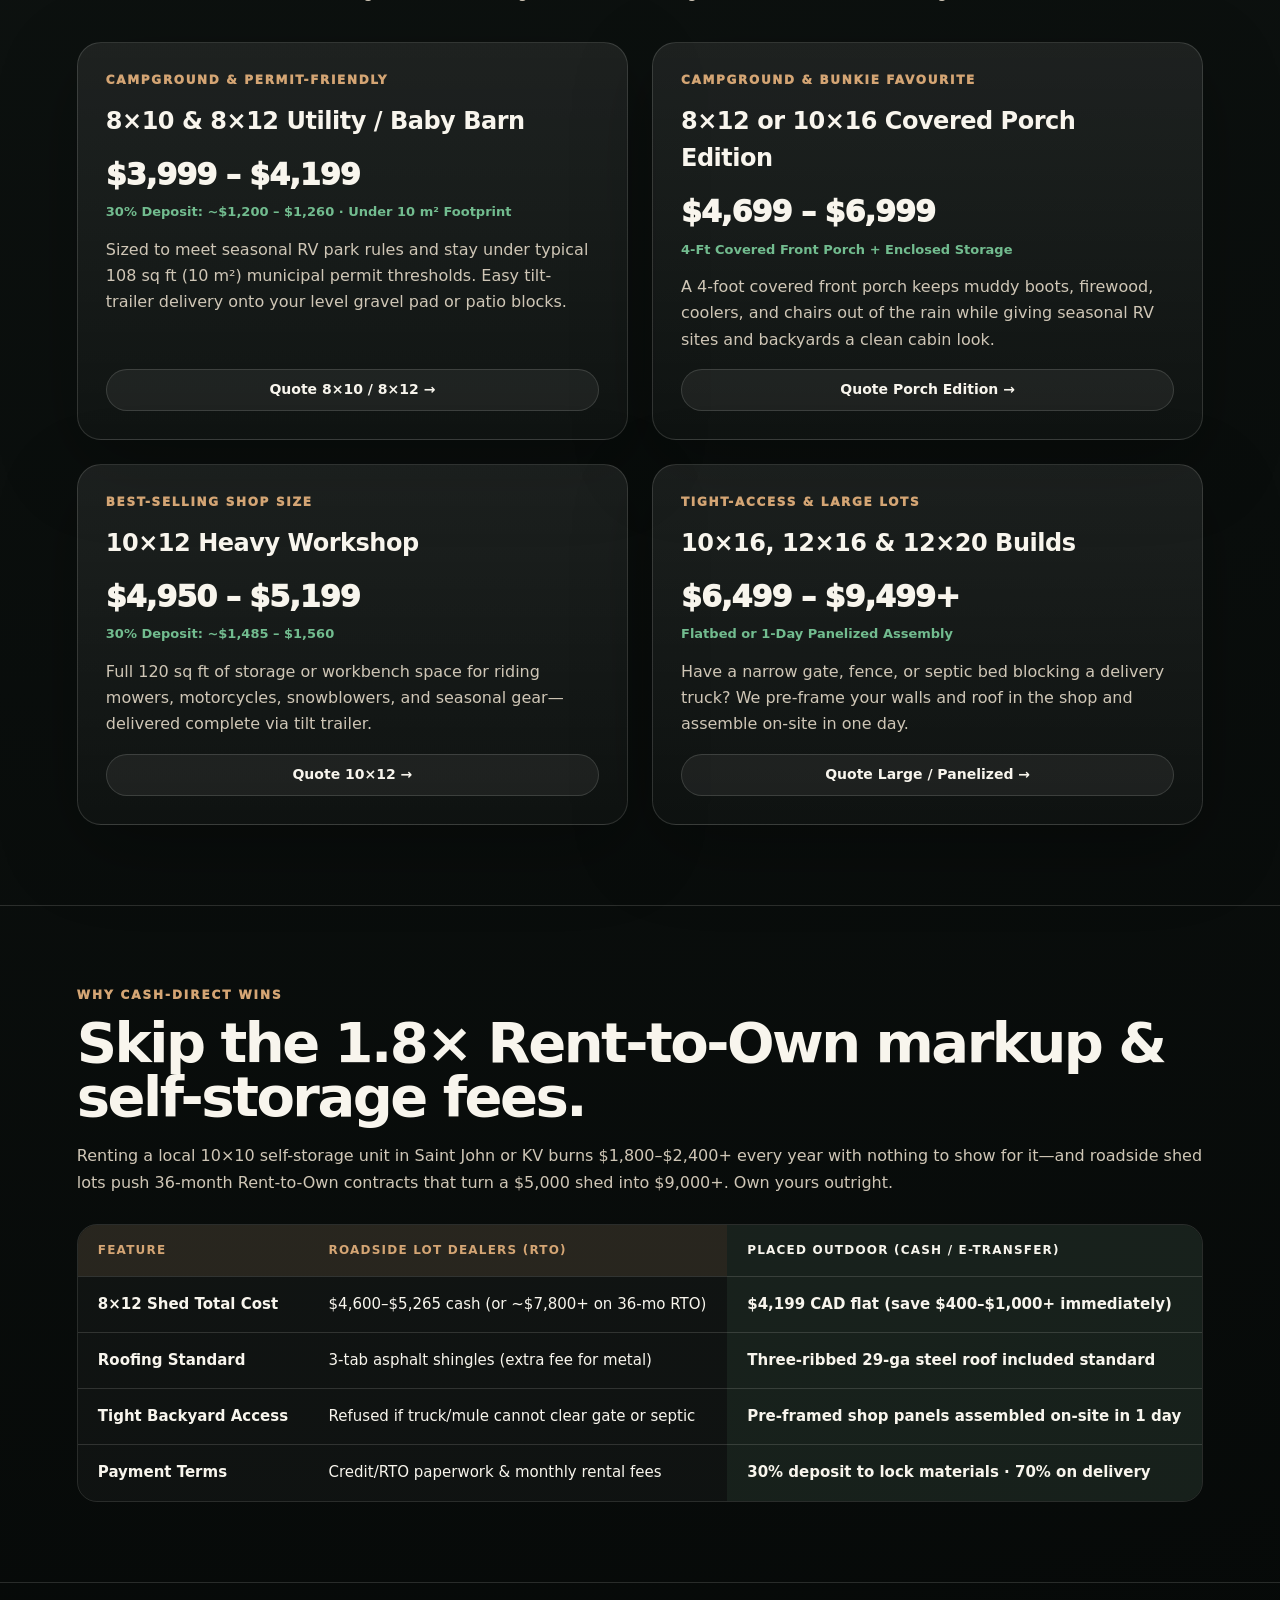
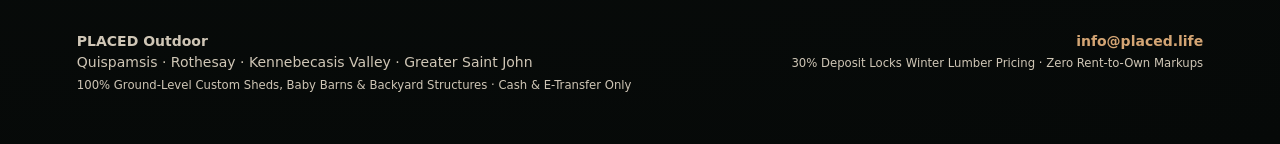
==== commit d584c82a: "Add Master Buyer, Builder & Compliance Guide (master-guide.html) and update navigation" ====
--- a/index.html
+++ b/index.html
@@ -30,9 +30,12 @@
   <button class="menuBtn" id="menuBtn" aria-label="Toggle Menu" aria-expanded="false">☰</button>
   <nav class="nav" id="mainNav">
     <a href="sheds.html">Models &amp; Pricing</a>
+    <a href="booklet.html">Permit Booklet</a>
     <a href="estimator.html">Build Estimator</a>
     <a href="process.html">How It Works</a>
     <a href="gallery.html">Build Proof</a>
+    <a href="guides.html">Buyer's Guides</a>
+    <a href="master-guide.html">Master Guide</a>
     <a href="faq.html">FAQ</a>
     <a class="pill" href="contact.html">Book Site Visit</a>
   </nav>
@@ -52,6 +55,7 @@
       <span>10–15% Below Lot Dealers</span>
       <span>30% Material Deposit</span>
       <span>3-Rib Metal Roof Standard</span>
+      <span>Permit &amp; Owner Plan Booklet Included</span>
       <span>Cash &amp; E-Transfer</span>
     </div>
   </div>
--- a/assets/style.css
+++ b/assets/style.css
@@ -306,3 +306,160 @@
   section, .pageHero { padding: 56px 20px; }
   .top { padding: 0 20px; }
 }
+
+/* Buyer's Guides / Blog Hub */
+.articleCard {
+  border: 1px solid var(--border);
+  background: linear-gradient(180deg, rgba(255, 255, 255, 0.075), rgba(255, 255, 255, 0.025));
+  border-radius: 26px;
+  padding: 36px;
+  margin-bottom: 32px;
+  box-shadow: 0 24px 80px rgba(0, 0, 0, 0.28);
+}
+.articleMeta {
+  display: flex;
+  gap: 12px;
+  flex-wrap: wrap;
+  align-items: center;
+  margin-bottom: 12px;
+  font-size: 12px;
+  font-weight: 800;
+  text-transform: uppercase;
+  letter-spacing: 0.12em;
+  color: var(--cedar);
+}
+.articleMeta span.pillTag {
+  background: rgba(212, 165, 116, 0.16);
+  border: 1px solid rgba(212, 165, 116, 0.4);
+  padding: 4px 10px;
+  border-radius: 999px;
+}
+.articleCard h2 { font-size: clamp(26px, 3.4vw, 38px); margin: 8px 0 14px; }
+.articleCard h3 { font-size: 20px; color: var(--cream); margin: 22px 0 8px; }
+.tocBar {
+  display: flex;
+  gap: 10px;
+  flex-wrap: wrap;
+  margin-top: 20px;
+}
+.tocBar a {
+  background: rgba(255,255,255,0.06);
+  border: 1px solid var(--border);
+  padding: 10px 16px;
+  border-radius: 999px;
+  font-size: 13px;
+  font-weight: 700;
+  color: var(--cream);
+}
+.tocBar a:hover { border-color: var(--cedar); color: var(--cedar); }
+
+/* Mini Permit & Homeowner Booklet Showcase */
+.plateGrid {
+  display: grid;
+  grid-template-columns: repeat(2, 1fr);
+  gap: 24px;
+  margin-top: 28px;
+}
+.plateCard {
+  border: 1px solid var(--border);
+  background: linear-gradient(180deg, rgba(255, 255, 255, 0.08), rgba(255, 255, 255, 0.02));
+  border-radius: 22px;
+  overflow: hidden;
+  display: flex;
+  flex-direction: column;
+  box-shadow: 0 24px 80px rgba(0, 0, 0, 0.32);
+}
+.plateThumb {
+  position: relative;
+  background: #0b1424;
+  aspect-ratio: 16 / 10;
+  overflow: hidden;
+  cursor: zoom-in;
+  border-bottom: 1px solid var(--border);
+}
+.plateThumb.tall { aspect-ratio: 4 / 3; }
+.plateThumb img {
+  width: 100%;
+  height: 100%;
+  object-fit: cover;
+  display: block;
+  transition: transform 0.25s ease;
+}
+.plateThumb:hover img { transform: scale(1.02); }
+.plateSheetTag {
+  position: absolute;
+  top: 12px;
+  left: 12px;
+  background: rgba(14, 19, 17, 0.88);
+  border: 1px solid var(--cedar);
+  color: var(--cedar);
+  font-size: 11px;
+  font-weight: 900;
+  letter-spacing: 0.1em;
+  text-transform: uppercase;
+  padding: 5px 11px;
+  border-radius: 999px;
+}
+.plateZoomHint {
+  position: absolute;
+  bottom: 12px;
+  right: 12px;
+  background: rgba(14, 19, 17, 0.85);
+  color: var(--cream);
+  font-size: 11px;
+  font-weight: 700;
+  padding: 5px 10px;
+  border-radius: 8px;
+  border: 1px solid var(--border);
+}
+.plateBody { padding: 22px 24px; }
+.plateBody h3 { margin: 0 0 6px; font-size: 20px; }
+.plateBody p { margin: 0; font-size: 14px; }
+
+.lightbox {
+  display: none;
+  position: fixed;
+  inset: 0;
+  z-index: 999;
+  background: rgba(5, 8, 7, 0.94);
+  backdrop-filter: blur(10px);
+  padding: 24px;
+  align-items: center;
+  justify-content: center;
+  flex-direction: column;
+  gap: 14px;
+}
+.lightbox.open { display: flex; }
+.lightbox img {
+  max-width: 95vw;
+  max-height: 82vh;
+  border-radius: 14px;
+  border: 1px solid var(--border);
+  box-shadow: 0 24px 90px rgba(0,0,0,0.75);
+}
+.lightboxCaption { color: var(--cream); font-weight: 700; font-size: 15px; text-align: center; }
+.lightboxClose {
+  position: absolute;
+  top: 18px;
+  right: 24px;
+  background: var(--cedar);
+  color: #111;
+  border: none;
+  border-radius: 999px;
+  padding: 8px 16px;
+  font-weight: 900;
+  cursor: pointer;
+}
+
+@media (max-width: 960px) {
+  .plateGrid { grid-template-columns: 1fr; }
+}
+
+@media print {
+  body { background: #fff !important; color: #111 !important; }
+  .top, .footer, .actions, .plateZoomHint, .lightbox { display: none !important; }
+  section, .pageHero { padding: 20px 0 !important; border: none !important; }
+  .plateGrid { grid-template-columns: 1fr !important; gap: 18px !important; }
+  .plateCard { break-inside: avoid; border: 1px solid #ccc !important; background: #fff !important; box-shadow: none !important; }
+  .plateBody h3, p, h1, h2 { color: #111 !important; }
+}
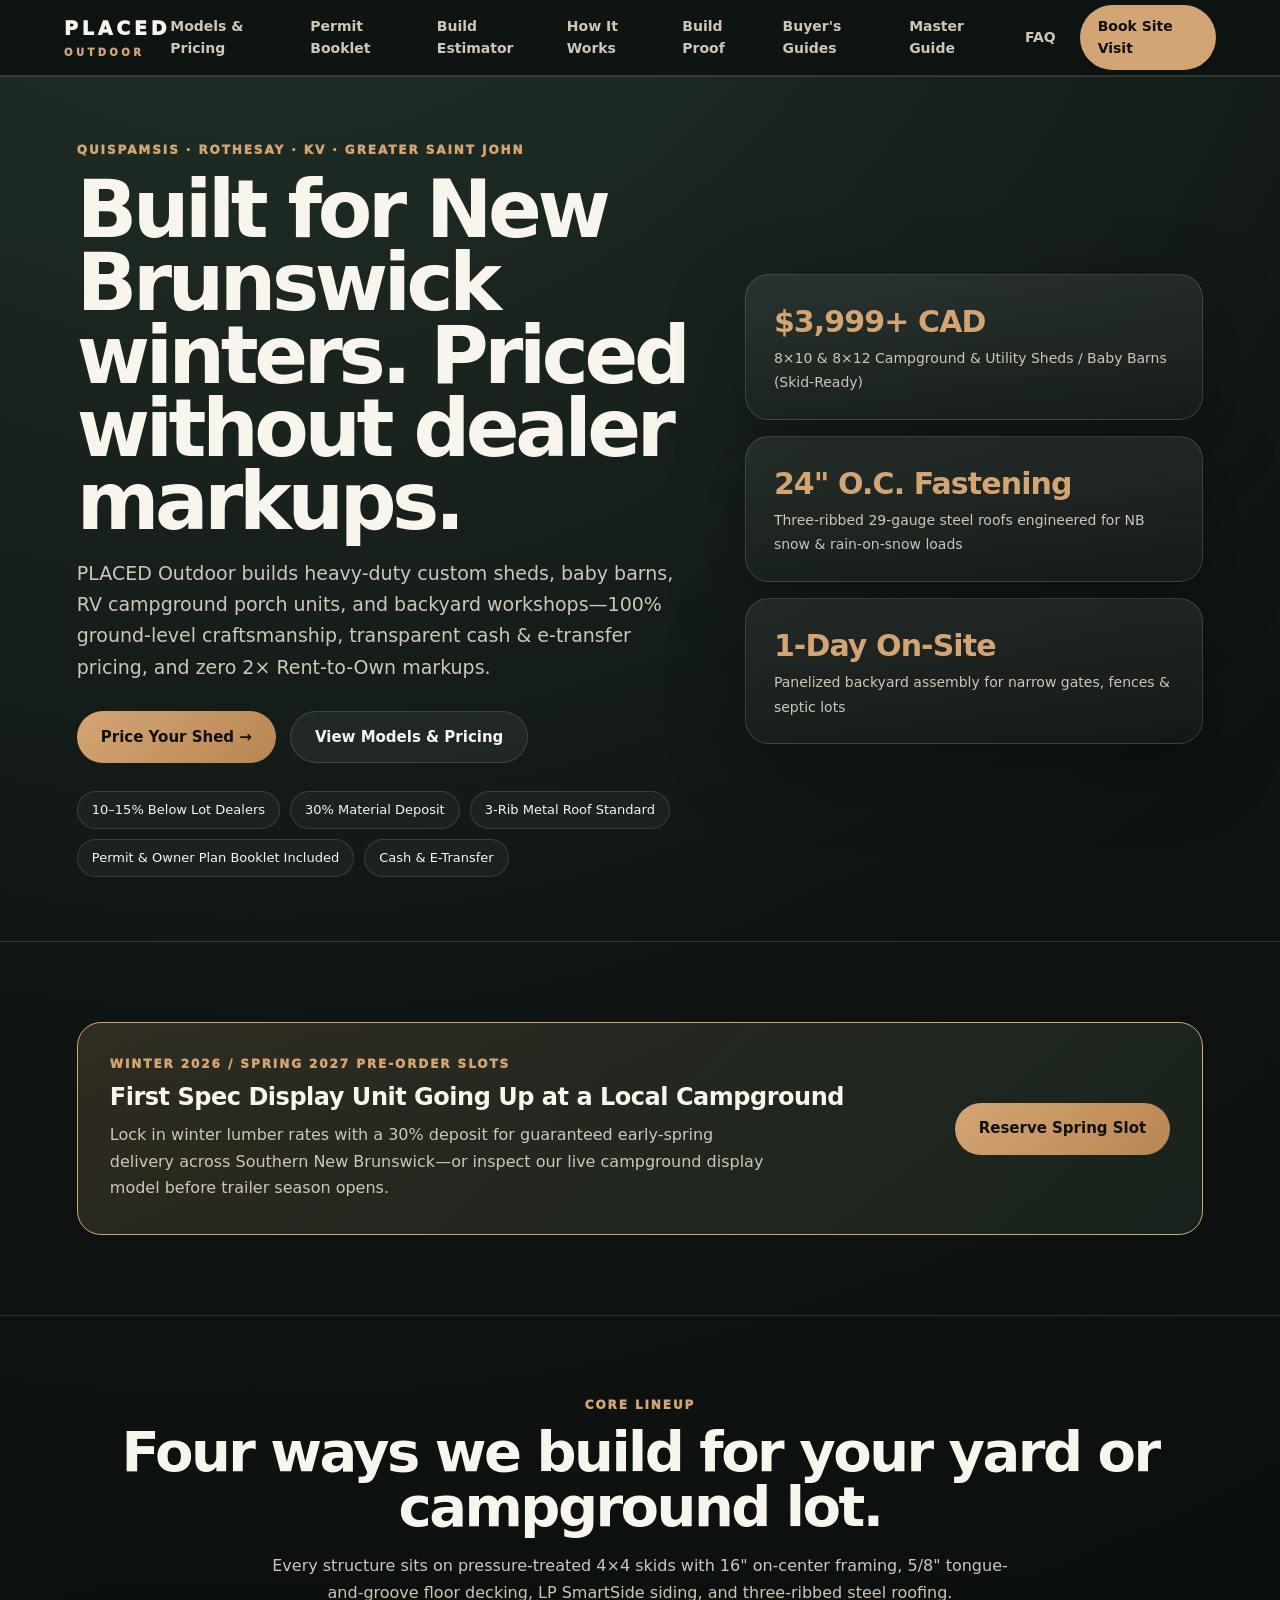
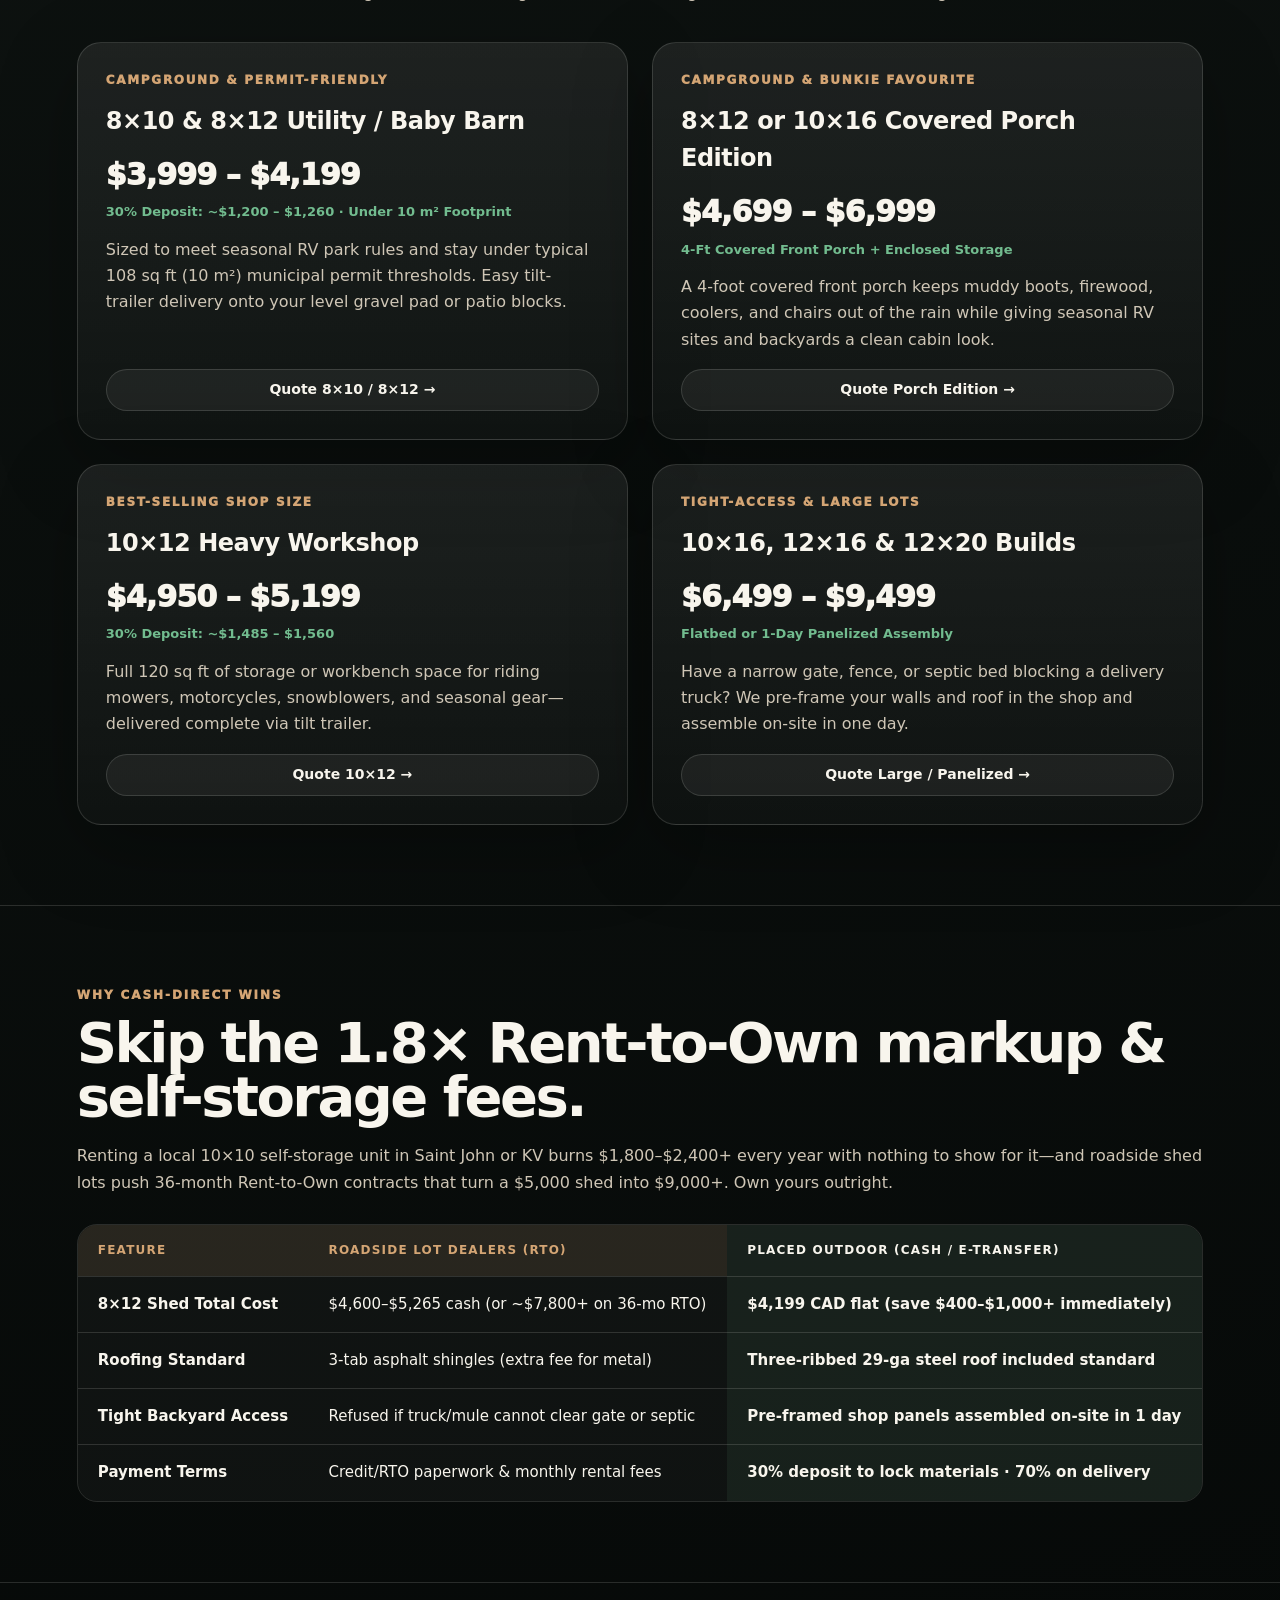
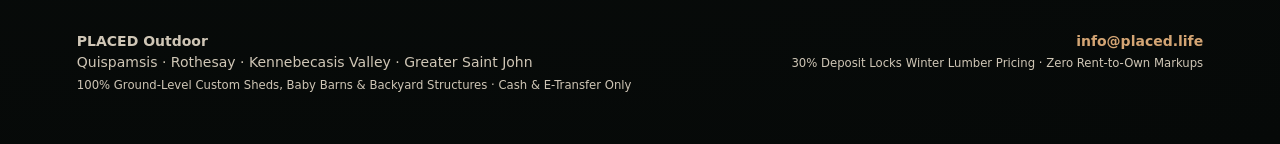
==== commit c9c1e583: "Update V7 storefront: 7-model Cash vs RTO sheet, campground manager group discount, and synced 12x16" ====
--- a/index.html
+++ b/index.html
@@ -133,7 +133,7 @@
         <div>
           <p class="tag">Tight-Access &amp; Large Lots</p>
           <h3>10×16, 12×16 &amp; 12×20 Builds</h3>
-          <div class="priceTag">$6,499 – $9,499+</div>
+          <div class="priceTag">$6,499 – $9,499</div>
           <div class="priceSub">Flatbed or 1-Day Panelized Assembly</div>
           <p>Have a narrow gate, fence, or septic bed blocking a delivery truck? We pre-frame your walls and roof in the shop and assemble on-site in one day.</p>
         </div>
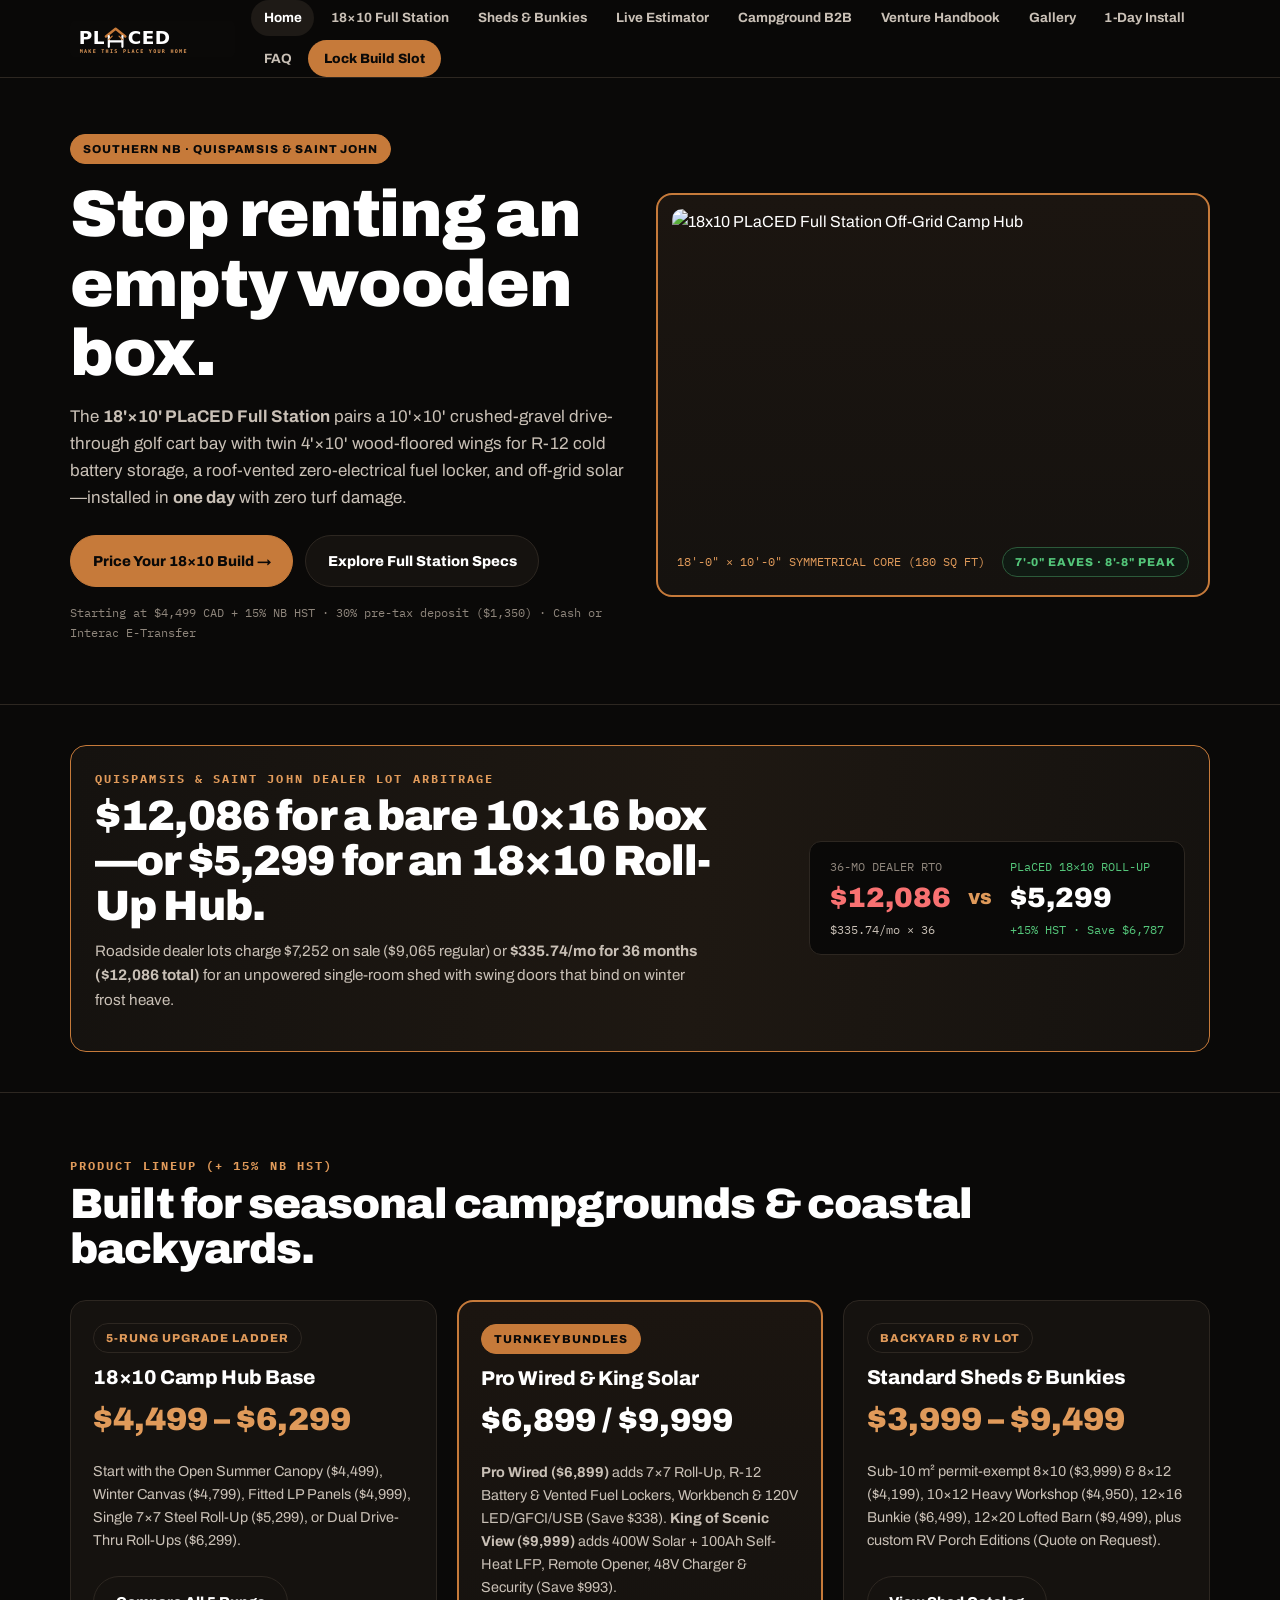
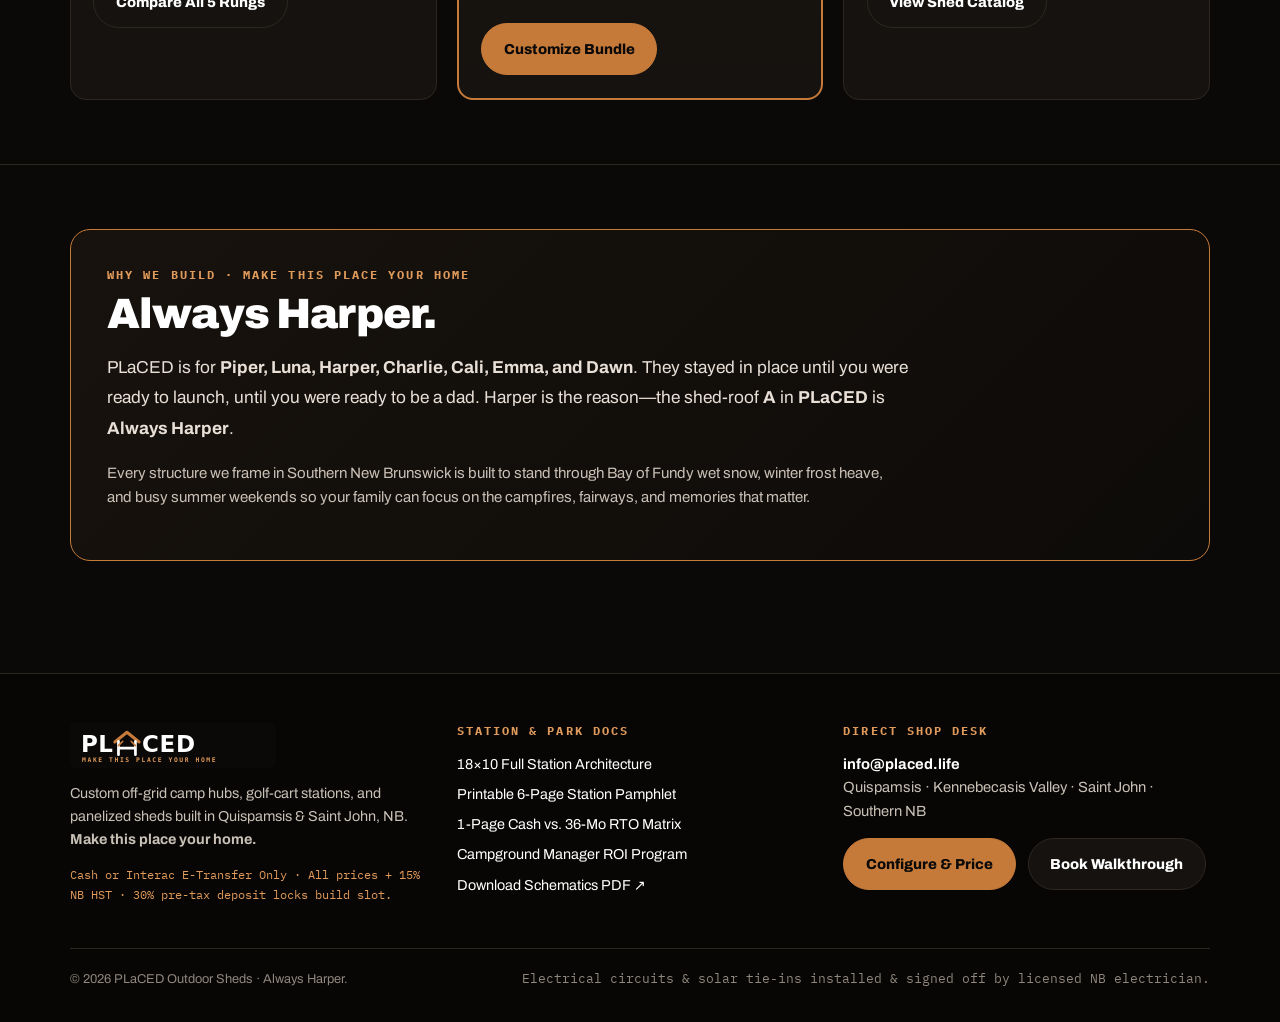
==== commit 2574faf4: "Release V10: 18x10 Full Station, live HST estimator, B2B ROI & keyless API relay" ====
--- a/index.html
+++ b/index.html
@@ -1,201 +1,192 @@
-<!doctype html>
+<!DOCTYPE html>
 <html lang="en">
 <head>
-  <meta charset="utf-8">
-  <meta name="viewport" content="width=device-width,initial-scale=1">
-  <title>PLACED Outdoor | Custom Sheds, Baby Barns & Backyard Structures — Quispamsis & Saint John</title>
-  <meta name="description" content="Heavy-duty custom sheds, baby barns, campground porch units, and backyard workshops across Quispamsis, Rothesay, and Greater Saint John. Cash pricing & 3-rib steel roofs.">
-  <link rel="stylesheet" href="assets/style.css">
-  <script type="application/ld+json">
-{
-  "@context": "https://schema.org",
-  "@type": "HomeAndConstructionBusiness",
-  "name": "PLACED Outdoor",
-  "description": "Custom ground-level sheds, baby barns, campground structures, and backyard workshops built for New Brunswick weather across Quispamsis, Rothesay, KV, and Greater Saint John.",
-  "url": "https://placedsheds.vercel.app/",
-  "email": "info@placed.life",
-  "areaServed": [
-    {"@type": "City", "name": "Quispamsis"},
-    {"@type": "City", "name": "Rothesay"},
-    {"@type": "City", "name": "Saint John"},
-    {"@type": "AdministrativeArea", "name": "Kennebecasis Valley"}
-  ],
-  "priceRange": "$$"
-}
-</script>
+  <meta charset="UTF-8">
+  <meta name="viewport" content="width=device-width, initial-scale=1.0">
+  <title>PLaCED Outdoor Sheds | 18×10 Off-Grid Camp Hubs & Custom Sheds — Southern NB</title>
+  <meta name="description" content="Custom 18x10 off-grid golf cart and camp stations (,499-,999 + HST) and panelized sheds built in Quispamsis & Saint John, NB.">
+  <link rel="stylesheet" href="assets/styles.css">
 </head>
 <body>
-<header class="top">
-  <a class="logo" href="index.html">PLACED<small>OUTDOOR</small></a>
-  <button class="menuBtn" id="menuBtn" aria-label="Toggle Menu" aria-expanded="false">☰</button>
-  <nav class="nav" id="mainNav">
-    <a href="sheds.html">Models &amp; Pricing</a>
-    <a href="booklet.html">Permit Booklet</a>
-    <a href="estimator.html">Build Estimator</a>
-    <a href="process.html">How It Works</a>
-    <a href="gallery.html">Build Proof</a>
-    <a href="guides.html">Buyer's Guides</a>
-    <a href="master-guide.html">Master Guide</a>
-    <a href="faq.html">FAQ</a>
-    <a class="pill" href="contact.html">Book Site Visit</a>
-  </nav>
-</header>
-<main>
+  <header class="site-header">
+    <div class="wrap nav-inner">
+      <a href="index.html" class="brand-mark" aria-label="PLaCED Outdoor Home">
+        <img src="assets/logos/placed-shed-a-white.svg" alt="PLaCED Outdoor — Make this place your home" style="height:44px;width:auto;">
+      </a>
+      <button class="mobile-toggle" type="button" onclick="toggleMobileNav()">Menu ☰</button>
+      <nav id="main-nav" class="nav-links" aria-label="Primary Navigation">
+        <a href="index.html" class="active">Home</a>
+        <a href="full-station.html">18×10 Full Station</a>
+        <a href="sheds.html">Sheds & Bunkies</a>
+        <a href="estimator.html">Live Estimator</a>
+        <a href="partner-program.html">Campground B2B</a>
+        <a href="handbook.html">Venture Handbook</a>
+        <a href="gallery.html">Gallery</a>
+        <a href="process.html">1-Day Install</a>
+        <a href="faq.html">FAQ</a>
+        <a href="contact.html" class="nav-cta">Lock Build Slot</a>
+      </nav>
+    </div>
+  </header>
 
-<section class="hero">
-  <div>
-    <p class="eyebrow">Quispamsis · Rothesay · KV · Greater Saint John</p>
-    <h1>Built for New Brunswick winters. Priced without dealer markups.</h1>
-    <p class="lede">PLACED Outdoor builds heavy-duty custom sheds, baby barns, RV campground porch units, and backyard workshops—100% ground-level craftsmanship, transparent cash &amp; e-transfer pricing, and zero 2× Rent-to-Own markups.</p>
-    <div class="actions">
-      <a class="btn primary" href="estimator.html">Price Your Shed →</a>
-      <a class="btn secondary" href="sheds.html">View Models &amp; Pricing</a>
+  <main>
+    <section style="padding:3.5rem 0 3rem;">
+      <div class="wrap">
+        <div class="grid-2" style="align-items:center;gap:2rem;">
+          <div>
+            <span class="pill pill-cedar">Southern NB · Quispamsis & Saint John</span>
+            <h1 class="h1" style="margin-top:1rem;">Stop renting an empty wooden box.</h1>
+            <p class="lead">
+              The <strong>18'×10' PLaCED Full Station</strong> pairs a 10'×10' crushed-gravel drive-through golf cart bay
+              with twin 4'×10' wood-floored wings for R-12 cold battery storage, a roof-vented zero-electrical fuel locker,
+              and off-grid solar—installed in <strong>one day</strong> with zero turf damage.
+            </p>
+            <div class="btn-row">
+              <a href="estimator.html" class="btn btn-primary">Price Your 18×10 Build →</a>
+              <a href="full-station.html" class="btn">Explore Full Station Specs</a>
+            </div>
+            <p class="mono" style="font-size:0.78rem;color:var(--faint);margin-top:1rem;">
+              Starting at $4,499 CAD + 15% NB HST · 30% pre-tax deposit ($1,350) · Cash or Interac E-Transfer
+            </p>
+          </div>
+          <div class="card card-highlight" style="padding:0.85rem;">
+            <img src="assets/img/full-station-studio.jpg" alt="18x10 PLaCED Full Station Off-Grid Camp Hub" style="aspect-ratio:16/10;">
+            <div style="display:flex;justify-content:space-between;align-items:center;padding:0.75rem 0.35rem 0.25rem;gap:0.5rem;flex-wrap:wrap;">
+              <span class="mono" style="font-size:0.78rem;color:var(--cedar-light);">18'-0" × 10'-0" SYMMETRICAL CORE (180 SQ FT)</span>
+              <span class="pill pill-green">7'-0" Eaves · 8'-8" Peak</span>
+            </div>
+          </div>
+        </div>
+      </div>
+    </section>
+
+    <section class="section-tight">
+      <div class="wrap">
+        <div class="arbitrage-banner">
+          <div style="max-width:620px;">
+            <div class="kicker">Quispamsis & Saint John Dealer Lot Arbitrage</div>
+            <h2 class="h2" style="margin-top:0.4rem;">$12,086 for a bare 10×16 box—or $5,299 for an 18×10 Roll-Up Hub.</h2>
+            <p style="color:var(--muted);margin-top:0.6rem;font-size:0.95rem;">
+              Roadside dealer lots charge $7,252 on sale ($9,065 regular) or <strong>$335.74/mo for 36 months ($12,086 total)</strong>
+              for an unpowered single-room shed with swing doors that bind on winter frost heave.
+            </p>
+          </div>
+          <div class="arbitrage-vs">
+            <div>
+              <div class="mono" style="font-size:0.72rem;color:var(--faint);">36-MO DEALER RTO</div>
+              <div style="font-size:1.75rem;font-weight:900;color:var(--danger);">$12,086</div>
+              <div class="mono" style="font-size:0.72rem;color:var(--muted);">$335.74/mo × 36</div>
+            </div>
+            <div style="font-weight:900;color:var(--cedar-light);">VS</div>
+            <div>
+              <div class="mono" style="font-size:0.72rem;color:var(--green);">PLaCED 18×10 ROLL-UP</div>
+              <div style="font-size:1.75rem;font-weight:900;color:var(--text);">$5,299</div>
+              <div class="mono" style="font-size:0.72rem;color:var(--green);">+15% HST · Save $6,787</div>
+            </div>
+          </div>
+        </div>
+      </div>
+    </section>
+
+    <section class="section">
+      <div class="wrap">
+        <div class="kicker">Product Lineup (+ 15% NB HST)</div>
+        <h2 class="h2" style="margin-top:0.4rem;">Built for seasonal campgrounds & coastal backyards.</h2>
+        <div class="grid-3" style="margin-top:1.75rem;">
+          <div class="card">
+            <span class="pill">5-Rung Upgrade Ladder</span>
+            <h3 class="h3" style="margin-top:0.85rem;">18×10 Camp Hub Base</h3>
+            <div style="font-size:2rem;font-weight:900;color:var(--cedar-light);margin:0.4rem 0;">$4,499 – $6,299</div>
+            <p style="color:var(--muted);font-size:0.9rem;">
+              Start with the Open Summer Canopy ($4,499), Winter Canvas ($4,799), Fitted LP Panels ($4,999),
+              Single 7×7 Steel Roll-Up ($5,299), or Dual Drive-Thru Roll-Ups ($6,299).
+            </p>
+            <div class="btn-row"><a href="full-station.html" class="btn">Compare All 5 Rungs</a></div>
+          </div>
+          <div class="card card-highlight">
+            <span class="pill pill-cedar">Turnkey Bundles</span>
+            <h3 class="h3" style="margin-top:0.85rem;">Pro Wired & King Solar</h3>
+            <div style="font-size:2rem;font-weight:900;color:var(--text);margin:0.4rem 0;">$6,899 / $9,999</div>
+            <p style="color:var(--muted);font-size:0.9rem;">
+              <strong>Pro Wired ($6,899)</strong> adds 7×7 Roll-Up, R-12 Battery & Vented Fuel Lockers, Workbench & 120V LED/GFCI/USB (Save $338).
+              <strong>King of Scenic View ($9,999)</strong> adds 400W Solar + 100Ah Self-Heat LFP, Remote Opener, 48V Charger & Security (Save $993).
+            </p>
+            <div class="btn-row"><a href="estimator.html" class="btn btn-primary">Customize Bundle</a></div>
+          </div>
+          <div class="card">
+            <span class="pill">Backyard & RV Lot</span>
+            <h3 class="h3" style="margin-top:0.85rem;">Standard Sheds & Bunkies</h3>
+            <div style="font-size:2rem;font-weight:900;color:var(--cedar-light);margin:0.4rem 0;">$3,999 – $9,499</div>
+            <p style="color:var(--muted);font-size:0.9rem;">
+              Sub-10 m² permit-exempt 8×10 ($3,999) & 8×12 ($4,199), 10×12 Heavy Workshop ($4,950),
+              12×16 Bunkie ($6,499), 12×20 Lofted Barn ($9,499), plus custom RV Porch Editions (Quote on Request).
+            </p>
+            <div class="btn-row"><a href="sheds.html" class="btn">View Shed Catalog</a></div>
+          </div>
+        </div>
+      </div>
+    </section>
+
+    <section class="section">
+      <div class="wrap">
+        <div class="story-card">
+          <div class="kicker">Why We Build · Make This Place Your Home</div>
+          <h2 class="h2" style="margin-top:0.5rem;">Always Harper.</h2>
+          <p style="font-size:1.08rem;color:#e8e0d7;max-width:820px;margin-top:1rem;line-height:1.75;">
+            PLaCED is for <strong>Piper, Luna, Harper, Charlie, Cali, Emma, and Dawn</strong>.
+            They stayed in place until you were ready to launch, until you were ready to be a dad.
+            Harper is the reason—the shed-roof <strong>A</strong> in <strong>PLaCED</strong> is <strong>Always Harper</strong>.
+          </p>
+          <p style="color:var(--muted);font-size:0.94rem;max-width:780px;margin-top:0.85rem;">
+            Every structure we frame in Southern New Brunswick is built to stand through Bay of Fundy wet snow,
+            winter frost heave, and busy summer weekends so your family can focus on the campfires, fairways, and memories that matter.
+          </p>
+        </div>
+      </div>
+    </section>
+  </main>
+
+  <footer class="site-footer">
+    <div class="wrap">
+      <div class="grid-3">
+        <div>
+          <img src="assets/logos/placed-shed-a-white.svg" alt="PLaCED Outdoor" style="height:46px;width:auto;">
+          <p style="color:var(--muted);font-size:0.9rem;margin-top:0.85rem;">
+            Custom off-grid camp hubs, golf-cart stations, and panelized sheds built in Quispamsis & Saint John, NB.
+            <strong>Make this place your home.</strong>
+          </p>
+          <p class="mono" style="font-size:0.76rem;color:var(--cedar-light);margin-top:0.5rem;">
+            Cash or Interac E-Transfer Only · All prices + 15% NB HST · 30% pre-tax deposit locks build slot.
+          </p>
+        </div>
+        <div>
+          <div class="kicker">Station & Park Docs</div>
+          <ul style="list-style:none;padding:0;margin:0.75rem 0 0;display:grid;gap:0.45rem;font-size:0.9rem;">
+            <li><a href="full-station.html">18×10 Full Station Architecture</a></li>
+            <li><a href="pamphlet.html">Printable 6-Page Station Pamphlet</a></li>
+            <li><a href="campground-sheet.html">1-Page Cash vs. 36-Mo RTO Matrix</a></li>
+            <li><a href="partner-program.html">Campground Manager ROI Program</a></li>
+            <li><a href="assets/pdf/The-Full-Station-Schematics.pdf" target="_blank" rel="noopener">Download Schematics PDF ↗</a></li>
+          </ul>
+        </div>
+        <div>
+          <div class="kicker">Direct Shop Desk</div>
+          <p style="font-size:0.92rem;margin-top:0.75rem;">
+            <strong><a href="mailto:info@placed.life">info@placed.life</a></strong><br>
+            <span style="color:var(--muted);">Quispamsis · Kennebecasis Valley · Saint John · Southern NB</span>
+          </p>
+          <div class="btn-row" style="margin-top:0.9rem;">
+            <a href="estimator.html" class="btn btn-primary">Configure & Price</a>
+            <a href="contact.html" class="btn">Book Walkthrough</a>
+          </div>
+        </div>
+      </div>
+      <div style="border-top:1px solid var(--line);margin-top:2rem;padding-top:1.25rem;display:flex;flex-wrap:wrap;justify-content:space-between;gap:0.75rem;font-size:0.8rem;color:var(--faint);">
+        <span>© 2026 PLaCED Outdoor Sheds · Always Harper.</span>
+        <span class="mono">Electrical circuits & solar tie-ins installed & signed off by licensed NB electrician.</span>
+      </div>
     </div>
-    <div class="trust">
-      <span>10–15% Below Lot Dealers</span>
-      <span>30% Material Deposit</span>
-      <span>3-Rib Metal Roof Standard</span>
-      <span>Permit &amp; Owner Plan Booklet Included</span>
-      <span>Cash &amp; E-Transfer</span>
-    </div>
-  </div>
-  <aside class="panelGrid">
-    <div class="metric">
-      <b>$3,999+ CAD</b>
-      <span>8×10 &amp; 8×12 Campground &amp; Utility Sheds / Baby Barns (Skid-Ready)</span>
-    </div>
-    <div class="metric">
-      <b>24" O.C. Fastening</b>
-      <span>Three-ribbed 29-gauge steel roofs engineered for NB snow &amp; rain-on-snow loads</span>
-    </div>
-    <div class="metric">
-      <b>1-Day On-Site</b>
-      <span>Panelized backyard assembly for narrow gates, fences &amp; septic lots</span>
-    </div>
-  </aside>
-</section>
-
-<section>
-  <div class="wrap">
-    <div class="banner">
-      <div>
-        <p class="eyebrow" style="margin-bottom:4px">Winter 2026 / Spring 2027 Pre-Order Slots</p>
-        <h3 style="margin:0 0 6px">First Spec Display Unit Going Up at a Local Campground</h3>
-        <p style="margin:0;max-width:660px">Lock in winter lumber rates with a 30% deposit for guaranteed early-spring delivery across Southern New Brunswick—or inspect our live campground display model before trailer season opens.</p>
-      </div>
-      <a class="btn primary" href="contact.html?model=Winter+Spec+Pre-Order">Reserve Spring Slot</a>
-    </div>
-  </div>
-</section>
-
-<section>
-  <div class="wrap">
-    <div class="center">
-      <p class="eyebrow">Core Lineup</p>
-      <h2>Four ways we build for your yard or campground lot.</h2>
-      <p>Every structure sits on pressure-treated 4×4 skids with 16" on-center framing, 5/8" tongue-and-groove floor decking, LP SmartSide siding, and three-ribbed steel roofing.</p>
-    </div>
-    <div class="grid2" style="margin-top:36px">
-      <article class="card">
-        <div>
-          <p class="tag">Campground &amp; Permit-Friendly</p>
-          <h3>8×10 &amp; 8×12 Utility / Baby Barn</h3>
-          <div class="priceTag">$3,999 – $4,199</div>
-          <div class="priceSub">30% Deposit: ~$1,200 – $1,260 · Under 10 m² Footprint</div>
-          <p>Sized to meet seasonal RV park rules and stay under typical 108 sq ft (10 m²) municipal permit thresholds. Easy tilt-trailer delivery onto your level gravel pad or patio blocks.</p>
-        </div>
-        <a class="btn secondary smallBtn" href="contact.html?model=8x12+Utility+Shed+($4,199)">Quote 8×10 / 8×12 →</a>
-      </article>
-
-      <article class="card">
-        <div>
-          <p class="tag">Campground &amp; Bunkie Favourite</p>
-          <h3>8×12 or 10×16 Covered Porch Edition</h3>
-          <div class="priceTag">$4,699 – $6,999</div>
-          <div class="priceSub">4-Ft Covered Front Porch + Enclosed Storage</div>
-          <p>A 4-foot covered front porch keeps muddy boots, firewood, coolers, and chairs out of the rain while giving seasonal RV sites and backyards a clean cabin look.</p>
-        </div>
-        <a class="btn secondary smallBtn" href="contact.html?model=Porch+Model+Shed">Quote Porch Edition →</a>
-      </article>
-
-      <article class="card">
-        <div>
-          <p class="tag">Best-Selling Shop Size</p>
-          <h3>10×12 Heavy Workshop</h3>
-          <div class="priceTag">$4,950 – $5,199</div>
-          <div class="priceSub">30% Deposit: ~$1,485 – $1,560</div>
-          <p>Full 120 sq ft of storage or workbench space for riding mowers, motorcycles, snowblowers, and seasonal gear—delivered complete via tilt trailer.</p>
-        </div>
-        <a class="btn secondary smallBtn" href="contact.html?model=10x12+Workshop+Shed+($4,950)">Quote 10×12 →</a>
-      </article>
-
-      <article class="card">
-        <div>
-          <p class="tag">Tight-Access &amp; Large Lots</p>
-          <h3>10×16, 12×16 &amp; 12×20 Builds</h3>
-          <div class="priceTag">$6,499 – $9,499</div>
-          <div class="priceSub">Flatbed or 1-Day Panelized Assembly</div>
-          <p>Have a narrow gate, fence, or septic bed blocking a delivery truck? We pre-frame your walls and roof in the shop and assemble on-site in one day.</p>
-        </div>
-        <a class="btn secondary smallBtn" href="contact.html?model=12x16+Utility+Shed+($6,499)">Quote Large / Panelized →</a>
-      </article>
-    </div>
-  </div>
-</section>
-
-<section>
-  <div class="wrap">
-    <p class="eyebrow">Why Cash-Direct Wins</p>
-    <h2>Skip the 1.8× Rent-to-Own markup &amp; self-storage fees.</h2>
-    <p>Renting a local 10×10 self-storage unit in Saint John or KV burns $1,800–$2,400+ every year with nothing to show for it—and roadside shed lots push 36-month Rent-to-Own contracts that turn a $5,000 shed into $9,000+. Own yours outright.</p>
-    <div class="tableWrap">
-      <table>
-        <thead>
-          <tr>
-            <th>Feature</th>
-            <th>Roadside Lot Dealers (RTO)</th>
-            <th class="highlightCol">PLACED Outdoor (Cash / E-Transfer)</th>
-          </tr>
-        </thead>
-        <tbody>
-          <tr>
-            <td><b>8×12 Shed Total Cost</b></td>
-            <td>$4,600–$5,265 cash (or ~$7,800+ on 36-mo RTO)</td>
-            <td class="highlightCol">$4,199 CAD flat (save $400–$1,000+ immediately)</td>
-          </tr>
-          <tr>
-            <td><b>Roofing Standard</b></td>
-            <td>3-tab asphalt shingles (extra fee for metal)</td>
-            <td class="highlightCol">Three-ribbed 29-ga steel roof included standard</td>
-          </tr>
-          <tr>
-            <td><b>Tight Backyard Access</b></td>
-            <td>Refused if truck/mule cannot clear gate or septic</td>
-            <td class="highlightCol">Pre-framed shop panels assembled on-site in 1 day</td>
-          </tr>
-          <tr>
-            <td><b>Payment Terms</b></td>
-            <td>Credit/RTO paperwork &amp; monthly rental fees</td>
-            <td class="highlightCol">30% deposit to lock materials · 70% on delivery</td>
-          </tr>
-        </tbody>
-      </table>
-    </div>
-  </div>
-</section>
-
-</main>
-<footer class="footer">
-  <div>
-    <b>PLACED Outdoor</b><br>
-    Quispamsis · Rothesay · Kennebecasis Valley · Greater Saint John<br>
-    <small style="color:var(--muted)">100% Ground-Level Custom Sheds, Baby Barns &amp; Backyard Structures · Cash &amp; E-Transfer Only</small>
-  </div>
-  <div style="text-align:right">
-    <a href="mailto:info@placed.life" style="color:var(--cedar);font-weight:800">info@placed.life</a><br>
-    <small style="color:var(--muted)">30% Deposit Locks Winter Lumber Pricing · Zero Rent-to-Own Markups</small>
-  </div>
-</footer>
-<script src="assets/site.js"></script>
+  </footer>
+  <script src="assets/site.js"></script>
 </body>
 </html>
--- a/assets/styles.css
+++ b/assets/styles.css
@@ -0,0 +1,295 @@
+@import url('https://fonts.googleapis.com/css2?family=Archivo:wght@500;600;700;800;900&family=IBM+Plex+Mono:wght@400;500;600;700&display=swap');
+
+:root {
+  --bg: #0a0908;
+  --surface: #15120f;
+  --surface-2: #1e1a16;
+  --line: #2d2721;
+  --text: #ffffff;
+  --muted: #c9c0b6;
+  --faint: #8f867c;
+  --cedar: #c67a3a;
+  --cedar-light: #e09a5a;
+  --cedar-deep: #8a4f20;
+  --green: #54c67a;
+  --green-bg: #101a13;
+  --green-line: #2c5a3a;
+  --danger: #f87171;
+  --radius: 16px;
+  --radius-sm: 10px;
+  --maxw: 1180px;
+}
+
+*, *::before, *::after { box-sizing: border-box; }
+html { scroll-behavior: smooth; background: var(--bg); color: var(--text); }
+body {
+  margin: 0;
+  background: var(--bg);
+  color: var(--text);
+  font-family: 'Archivo', system-ui, -apple-system, sans-serif;
+  line-height: 1.6;
+  -webkit-font-smoothing: antialiased;
+}
+img, svg { max-width: 100%; display: block; }
+a { color: inherit; text-decoration: none; }
+button, select, input, textarea { font-family: inherit; color: inherit; }
+
+.mono { font-family: 'IBM Plex Mono', ui-monospace, monospace; }
+.kicker {
+  font-family: 'IBM Plex Mono', monospace;
+  font-size: 0.72rem;
+  font-weight: 700;
+  letter-spacing: 0.18em;
+  text-transform: uppercase;
+  color: var(--cedar-light);
+}
+
+.wrap { max-width: var(--maxw); margin: 0 auto; padding: 0 1.25rem; }
+.section { padding: 4rem 0; border-top: 1px solid var(--line); }
+.section-tight { padding: 2.5rem 0; border-top: 1px solid var(--line); }
+
+.site-header {
+  position: sticky;
+  top: 0;
+  z-index: 50;
+  background: rgba(10, 9, 8, 0.94);
+  backdrop-filter: blur(10px);
+  border-bottom: 1px solid var(--line);
+}
+.nav-inner {
+  display: flex;
+  align-items: center;
+  justify-content: space-between;
+  gap: 1rem;
+  min-height: 68px;
+}
+.brand-mark { display: inline-flex; align-items: center; gap: 0.65rem; font-weight: 900; font-size: 1.25rem; }
+.nav-links { display: flex; align-items: center; gap: 0.25rem; flex-wrap: wrap; }
+.nav-links a {
+  padding: 0.45rem 0.78rem;
+  border-radius: 999px;
+  font-size: 0.84rem;
+  font-weight: 700;
+  color: var(--muted);
+  transition: background 0.15s, color 0.15s;
+}
+.nav-links a:hover, .nav-links a.active { background: var(--surface-2); color: var(--text); }
+.nav-cta {
+  background: var(--cedar) !important;
+  color: #0a0908 !important;
+  font-weight: 800 !important;
+  padding: 0.5rem 1rem !important;
+}
+.nav-cta:hover { background: var(--cedar-light) !important; }
+.mobile-toggle {
+  display: none;
+  background: var(--surface);
+  border: 1px solid var(--line);
+  border-radius: 8px;
+  padding: 0.45rem 0.7rem;
+  font-weight: 800;
+  cursor: pointer;
+}
+@media (max-width: 960px) {
+  .mobile-toggle { display: inline-flex; }
+  .nav-links {
+    display: none;
+    width: 100%;
+    flex-direction: column;
+    align-items: stretch;
+    padding: 0.75rem 0 1rem;
+    border-top: 1px solid var(--line);
+  }
+  .nav-links.open { display: flex; }
+  .nav-inner { flex-wrap: wrap; padding-top: 0.6rem; padding-bottom: 0.6rem; }
+}
+
+h1, h2, h3, h4 { margin: 0; line-height: 1.06; letter-spacing: -0.02em; }
+.h1 { font-size: clamp(2.2rem, 6vw, 4.1rem); font-weight: 900; }
+.h2 { font-size: clamp(1.65rem, 4.2vw, 2.65rem); font-weight: 900; }
+.h3 { font-size: 1.25rem; font-weight: 800; }
+.lead { font-size: 1.06rem; color: var(--muted); max-width: 760px; margin-top: 0.85rem; }
+
+.btn-row { display: flex; flex-wrap: wrap; gap: 0.75rem; margin-top: 1.5rem; }
+.btn {
+  display: inline-flex;
+  align-items: center;
+  justify-content: center;
+  gap: 0.5rem;
+  padding: 0.85rem 1.35rem;
+  border-radius: 999px;
+  font-size: 0.9rem;
+  font-weight: 800;
+  cursor: pointer;
+  border: 1px solid var(--line);
+  background: var(--surface);
+  color: var(--text);
+  transition: transform 0.14s ease, border-color 0.14s ease, background 0.14s ease;
+}
+.btn:hover { border-color: var(--cedar); transform: translateY(-1px); }
+.btn-primary { background: var(--cedar); color: #0a0908; border-color: var(--cedar); }
+.btn-primary:hover { background: var(--cedar-light); border-color: var(--cedar-light); }
+.pill {
+  display: inline-flex;
+  align-items: center;
+  gap: 0.4rem;
+  padding: 0.3rem 0.75rem;
+  border-radius: 999px;
+  font-size: 0.72rem;
+  font-weight: 800;
+  letter-spacing: 0.08em;
+  text-transform: uppercase;
+  border: 1px solid var(--line);
+  background: var(--surface);
+  color: var(--cedar-light);
+}
+.pill-cedar { background: var(--cedar); color: #0a0908; border-color: var(--cedar); }
+.pill-green { background: var(--green-bg); color: var(--green); border-color: var(--green-line); }
+
+.grid-2 { display: grid; grid-template-columns: repeat(2, minmax(0, 1fr)); gap: 1.25rem; }
+.grid-3 { display: grid; grid-template-columns: repeat(3, minmax(0, 1fr)); gap: 1.25rem; }
+.grid-4 { display: grid; grid-template-columns: repeat(4, minmax(0, 1fr)); gap: 1rem; }
+@media (max-width: 900px) { .grid-3, .grid-4 { grid-template-columns: repeat(2, minmax(0, 1fr)); } }
+@media (max-width: 640px) { .grid-2, .grid-3, .grid-4 { grid-template-columns: 1fr; } }
+
+.card {
+  background: var(--surface);
+  border: 1px solid var(--line);
+  border-radius: var(--radius);
+  padding: 1.4rem;
+}
+.card-highlight { border: 2px solid var(--cedar); background: linear-gradient(180deg, #1b1510 0%, var(--surface) 100%); }
+.card-green { border: 1.5px solid var(--green-line); background: var(--green-bg); }
+.card img { border-radius: 10px; width: 100%; object-fit: cover; }
+
+.arbitrage-banner {
+  background: linear-gradient(95deg, #15120f 0%, #1e1812 55%, #15120f 100%);
+  border: 1.5px solid var(--cedar);
+  border-radius: var(--radius);
+  padding: 1.5rem;
+  display: flex;
+  flex-wrap: wrap;
+  align-items: center;
+  justify-content: space-between;
+  gap: 1.25rem;
+}
+.arbitrage-vs {
+  display: flex;
+  align-items: center;
+  gap: 1.1rem;
+  background: var(--bg);
+  border: 1px solid var(--line);
+  padding: 0.95rem 1.25rem;
+  border-radius: 12px;
+}
+
+.table-wrap {
+  overflow-x: auto;
+  border: 1px solid var(--line);
+  border-radius: var(--radius-sm);
+  background: var(--surface);
+}
+table { width: 100%; border-collapse: collapse; }
+th {
+  text-align: left;
+  font-family: 'IBM Plex Mono', monospace;
+  font-size: 0.72rem;
+  font-weight: 700;
+  letter-spacing: 0.08em;
+  text-transform: uppercase;
+  color: var(--faint);
+  padding: 0.85rem 0.9rem;
+  border-bottom: 1px solid var(--line);
+  white-space: nowrap;
+}
+td {
+  padding: 0.85rem 0.9rem;
+  border-bottom: 1px solid #221e1a;
+  font-size: 0.92rem;
+  vertical-align: top;
+}
+tbody tr:last-child td { border-bottom: none; }
+
+.cfg-grid { display: grid; grid-template-columns: 7fr 5fr; gap: 1.5rem; align-items: start; }
+@media (max-width: 960px) { .cfg-grid { grid-template-columns: 1fr; } }
+.cfg-select, .cfg-input {
+  width: 100%;
+  background: var(--bg);
+  border: 1px solid var(--line);
+  border-radius: 10px;
+  padding: 0.8rem 0.95rem;
+  color: var(--text);
+  font-size: 0.95rem;
+  font-weight: 600;
+}
+.cfg-select:focus, .cfg-input:focus { outline: 2px solid var(--cedar); border-color: var(--cedar); }
+.addon-row {
+  display: flex;
+  align-items: flex-start;
+  justify-content: space-between;
+  gap: 0.75rem;
+  padding: 0.75rem 0.9rem;
+  border-radius: 10px;
+  border: 1px solid var(--line);
+  background: var(--bg);
+  cursor: pointer;
+  transition: border-color 0.14s;
+}
+.addon-row:hover { border-color: var(--cedar); }
+.addon-row.locked { border-color: var(--green-line); background: var(--green-bg); cursor: default; }
+.addon-row input[type="checkbox"] { width: 18px; height: 18px; accent-color: var(--cedar); margin-top: 0.18rem; flex-shrink: 0; }
+.summary-sticky { position: sticky; top: 88px; }
+
+.story-card {
+  background: linear-gradient(135deg, #17120d 0%, #0d0b09 100%);
+  border: 1.5px solid var(--cedar);
+  border-radius: 20px;
+  padding: 2.25rem;
+}
+
+.site-footer {
+  border-top: 1px solid var(--line);
+  background: #070605;
+  padding: 3rem 0 2rem;
+  margin-top: 3rem;
+}
+
+.pamphlet-page {
+  background: #ffffff;
+  color: #111418;
+  border-radius: 8px;
+  border: 1px solid var(--line);
+  overflow: hidden;
+  margin-bottom: 1.75rem;
+}
+.pamphlet-dark { background: #0a0908; color: #ffffff; border-color: var(--cedar); }
+
+details.faq-item {
+  background: var(--surface);
+  border: 1px solid var(--line);
+  border-radius: 12px;
+  padding: 1.1rem 1.35rem;
+}
+details.faq-item summary {
+  font-weight: 800;
+  font-size: 1.02rem;
+  cursor: pointer;
+  list-style: none;
+  display: flex;
+  justify-content: space-between;
+  align-items: center;
+}
+details.faq-item summary::-webkit-details-marker { display: none; }
+details.faq-item summary::after { content: "+"; color: var(--cedar-light); font-weight: 900; font-size: 1.25rem; }
+details.faq-item[open] summary::after { content: "−"; }
+
+.print-only { display: none; }
+@media print {
+  @page { size: letter; margin: 0.4in; }
+  html, body { background: #ffffff !important; color: #000000 !important; }
+  .site-header, .site-footer, .no-print { display: none !important; }
+  .print-only { display: block !important; }
+  .card, .table-wrap { background: #ffffff !important; color: #000000 !important; border: 1px solid #333 !important; box-shadow: none !important; }
+  th, td { color: #000000 !important; border-color: #ccc !important; }
+  .pamphlet-page { page-break-after: always; break-inside: avoid; border: 1px solid #222 !important; margin-bottom: 0 !important; display: block !important; }
+}
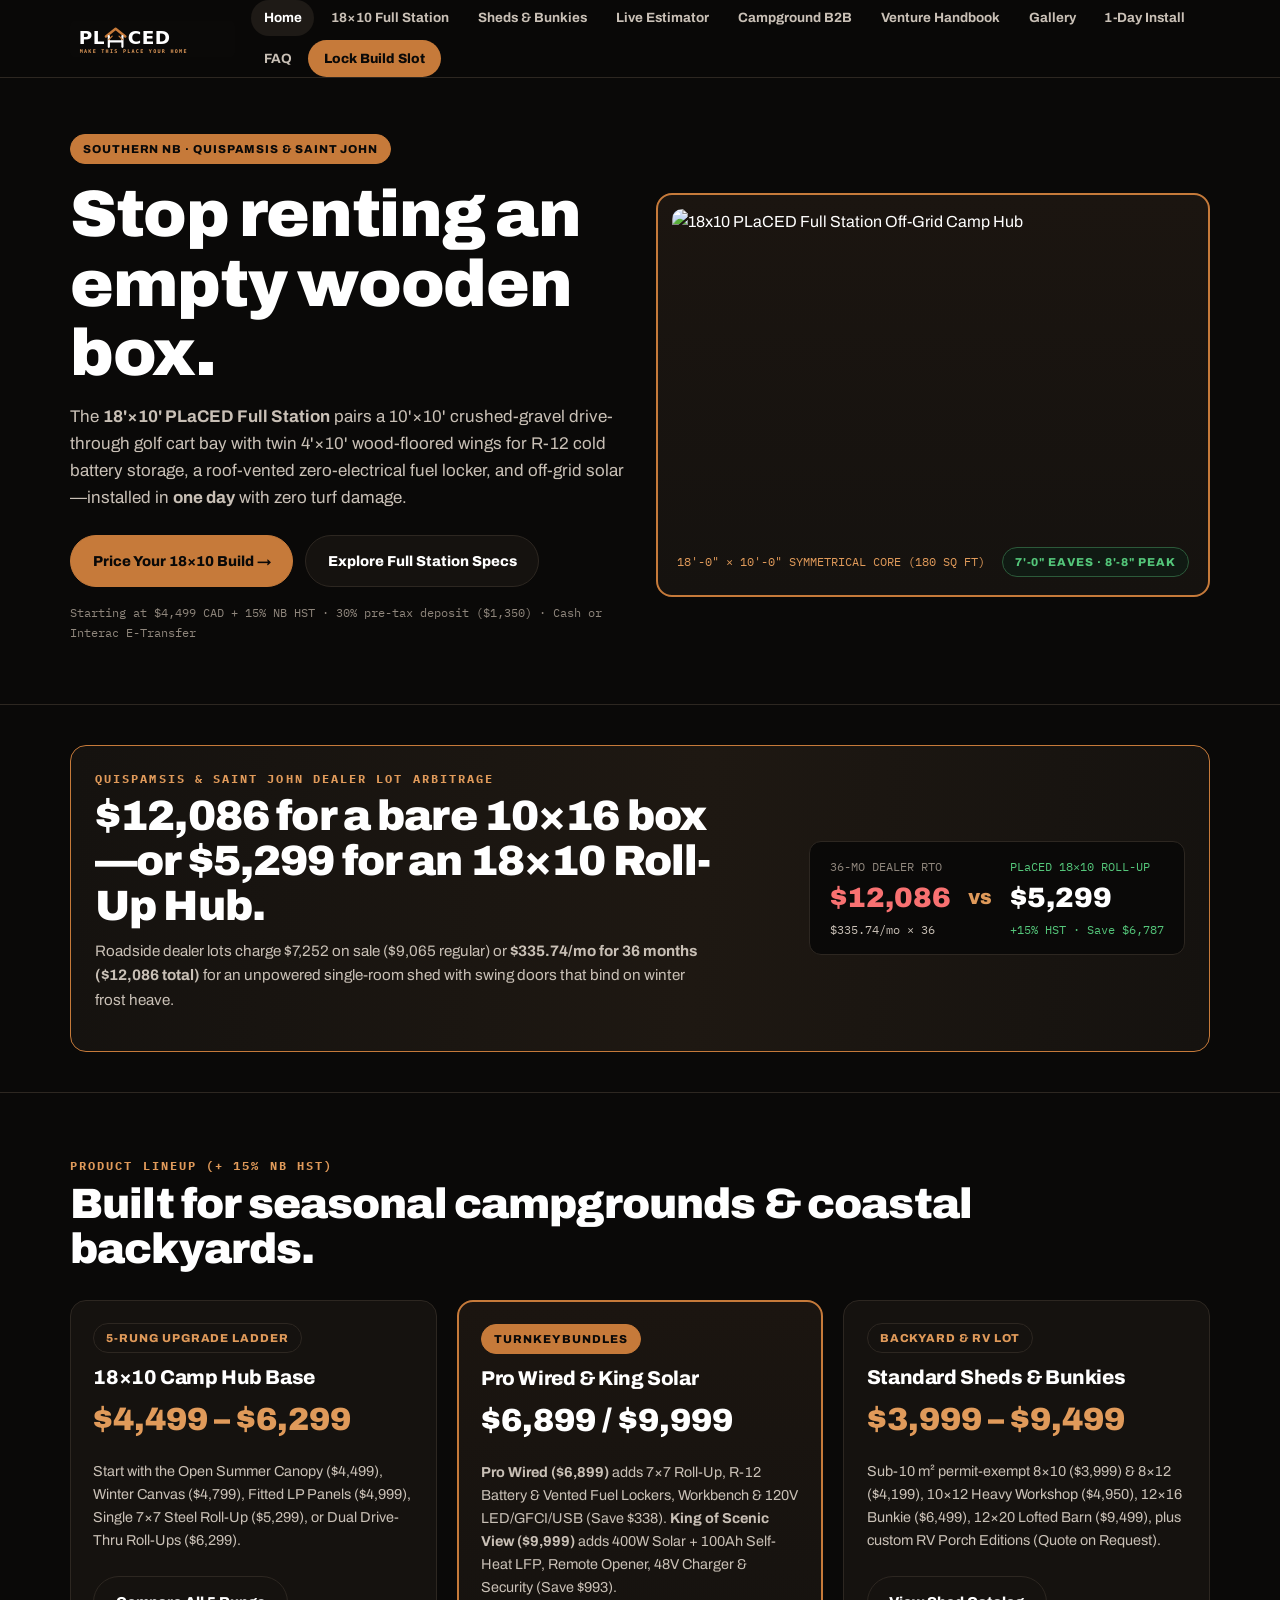
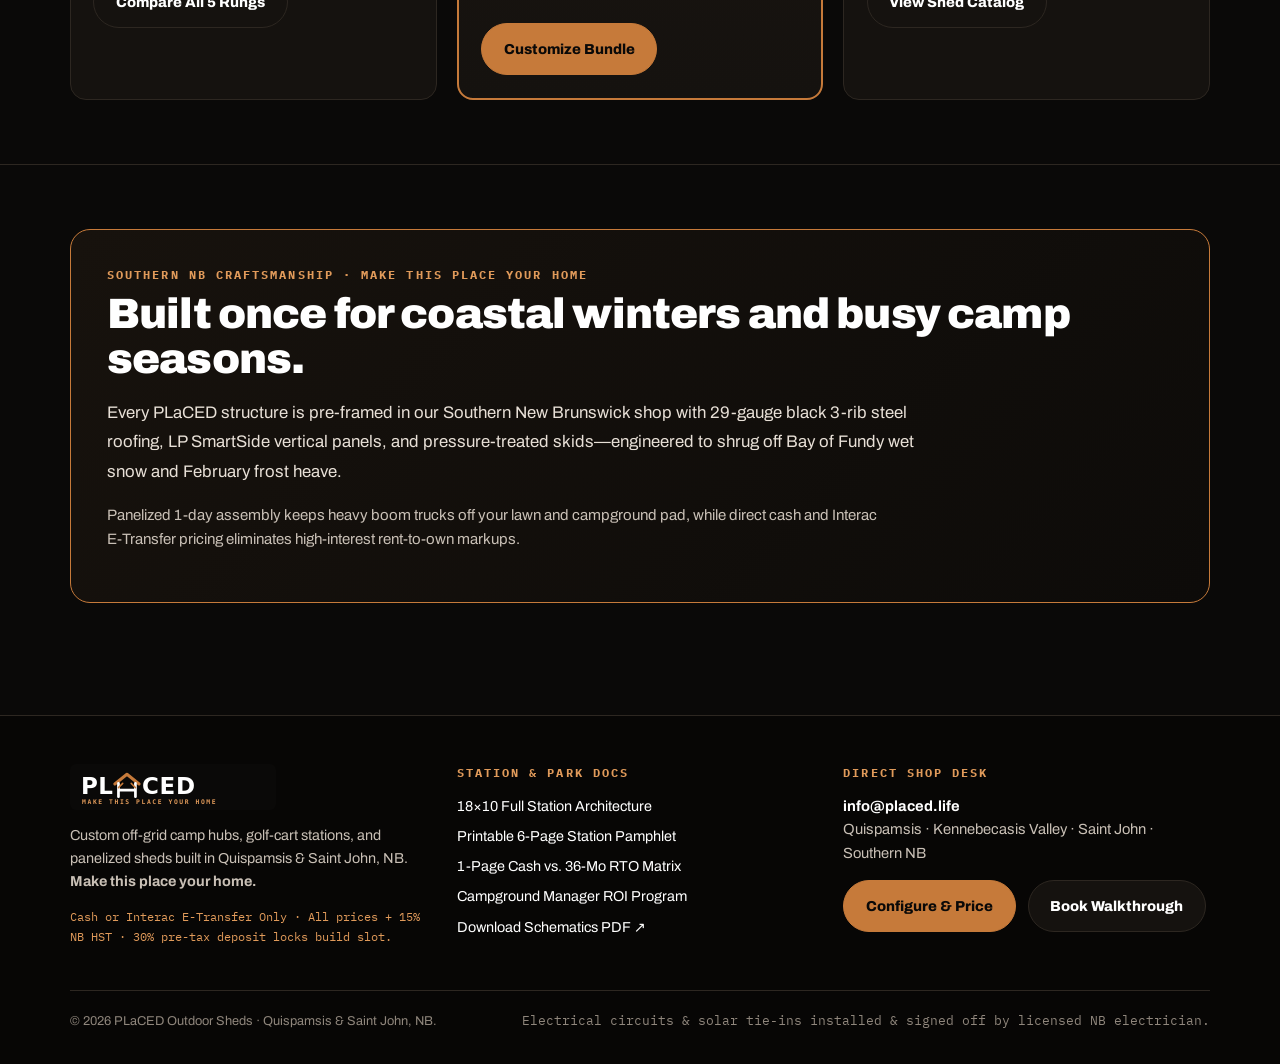
==== commit 757b7fa4: "Remove origin-of-PLaCED and Harper dedication copy across site and docs" ====
--- a/index.html
+++ b/index.html
@@ -126,20 +126,18 @@
         </div>
       </div>
     </section>
-
     <section class="section">
       <div class="wrap">
         <div class="story-card">
-          <div class="kicker">Why We Build · Make This Place Your Home</div>
-          <h2 class="h2" style="margin-top:0.5rem;">Always Harper.</h2>
-          <p style="font-size:1.08rem;color:#e8e0d7;max-width:820px;margin-top:1rem;line-height:1.75;">
-            PLaCED is for <strong>Piper, Luna, Harper, Charlie, Cali, Emma, and Dawn</strong>.
-            They stayed in place until you were ready to launch, until you were ready to be a dad.
-            Harper is the reason—the shed-roof <strong>A</strong> in <strong>PLaCED</strong> is <strong>Always Harper</strong>.
+          <div class="kicker">Southern NB Craftsmanship · Make This Place Your Home</div>
+          <h2 class="h2" style="margin-top:0.5rem;">Built once for coastal winters and busy camp seasons.</h2>
+          <p style="font-size:1.05rem;color:#e8e0d7;max-width:820px;margin-top:1rem;line-height:1.75;">
+            Every PLaCED structure is pre-framed in our Southern New Brunswick shop with 29-gauge black 3-rib steel roofing,
+            LP SmartSide vertical panels, and pressure-treated skids—engineered to shrug off Bay of Fundy wet snow and February frost heave.
           </p>
           <p style="color:var(--muted);font-size:0.94rem;max-width:780px;margin-top:0.85rem;">
-            Every structure we frame in Southern New Brunswick is built to stand through Bay of Fundy wet snow,
-            winter frost heave, and busy summer weekends so your family can focus on the campfires, fairways, and memories that matter.
+            Panelized 1-day assembly keeps heavy boom trucks off your lawn and campground pad, while direct cash and Interac E-Transfer pricing
+            eliminates high-interest rent-to-own markups.
           </p>
         </div>
       </div>
@@ -182,7 +180,7 @@
         </div>
       </div>
       <div style="border-top:1px solid var(--line);margin-top:2rem;padding-top:1.25rem;display:flex;flex-wrap:wrap;justify-content:space-between;gap:0.75rem;font-size:0.8rem;color:var(--faint);">
-        <span>© 2026 PLaCED Outdoor Sheds · Always Harper.</span>
+        <span>© 2026 PLaCED Outdoor Sheds · Quispamsis & Saint John, NB.</span>
         <span class="mono">Electrical circuits & solar tie-ins installed & signed off by licensed NB electrician.</span>
       </div>
     </div>
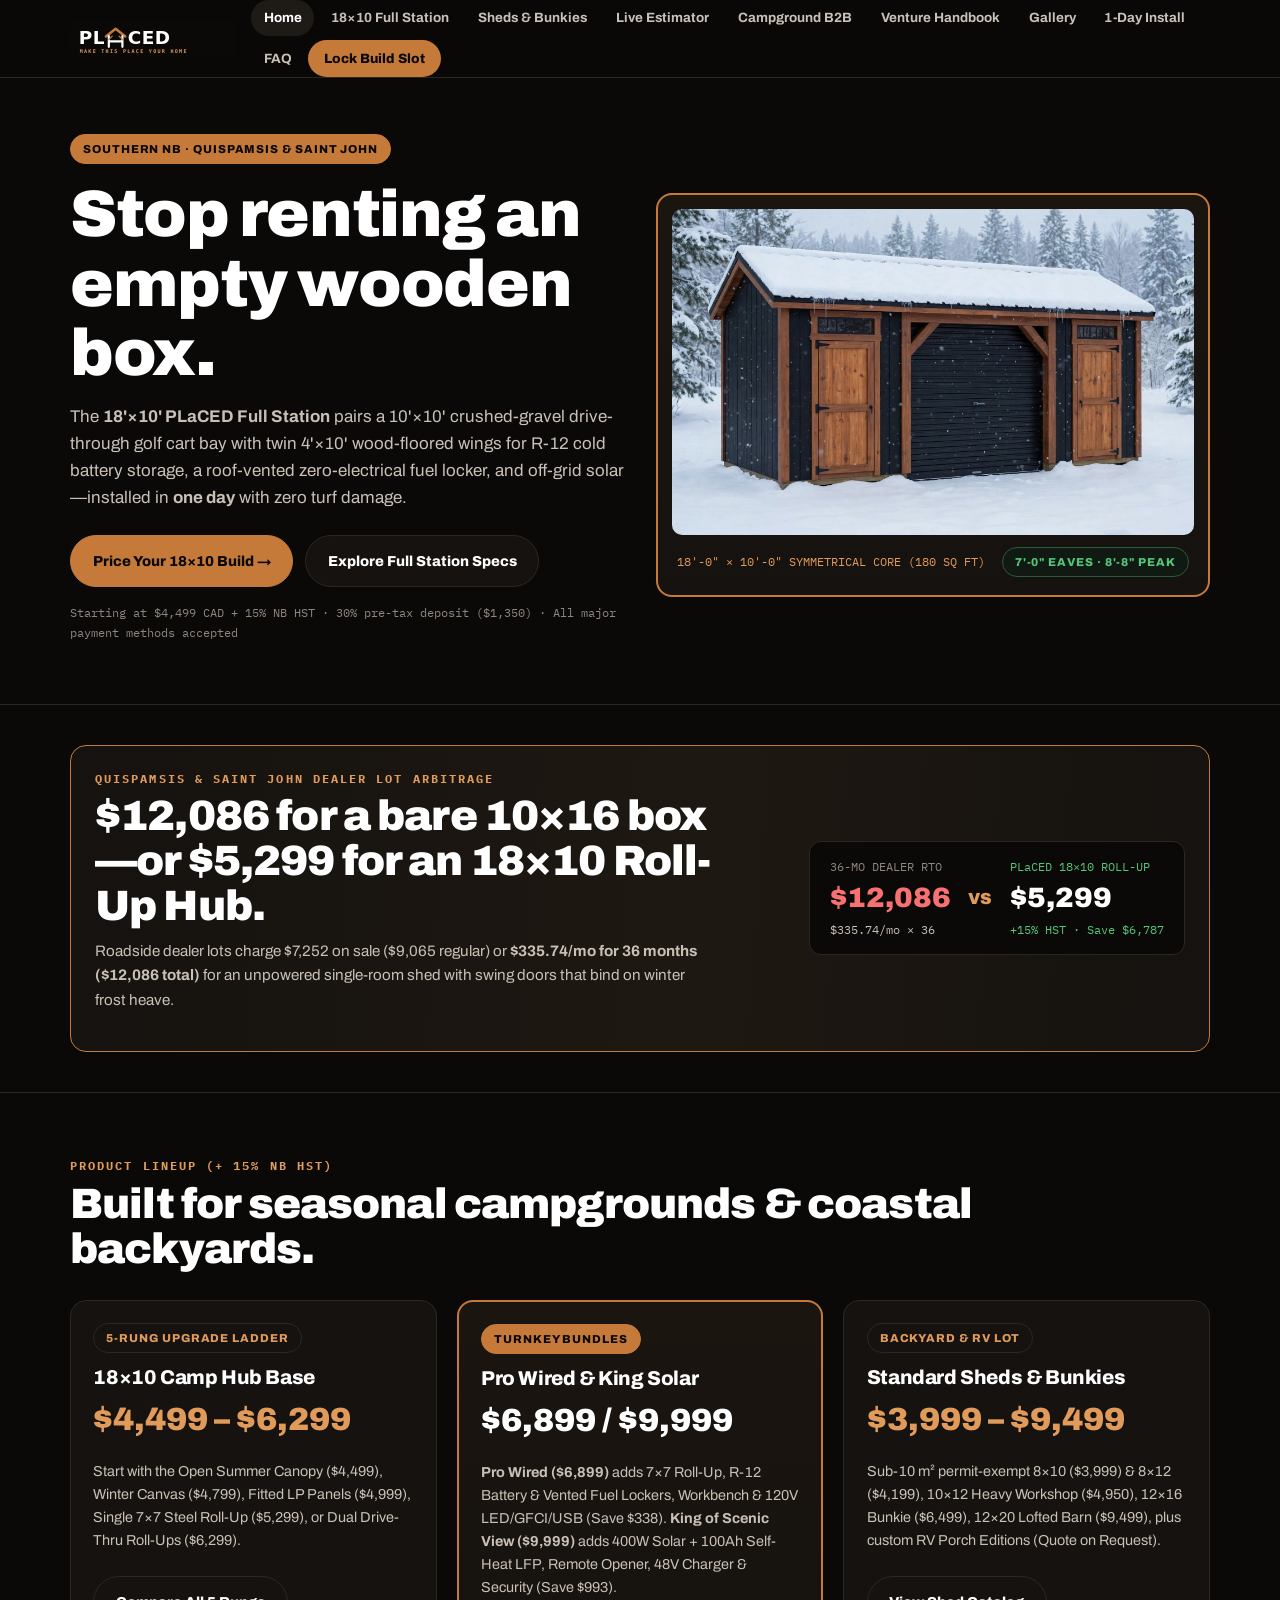
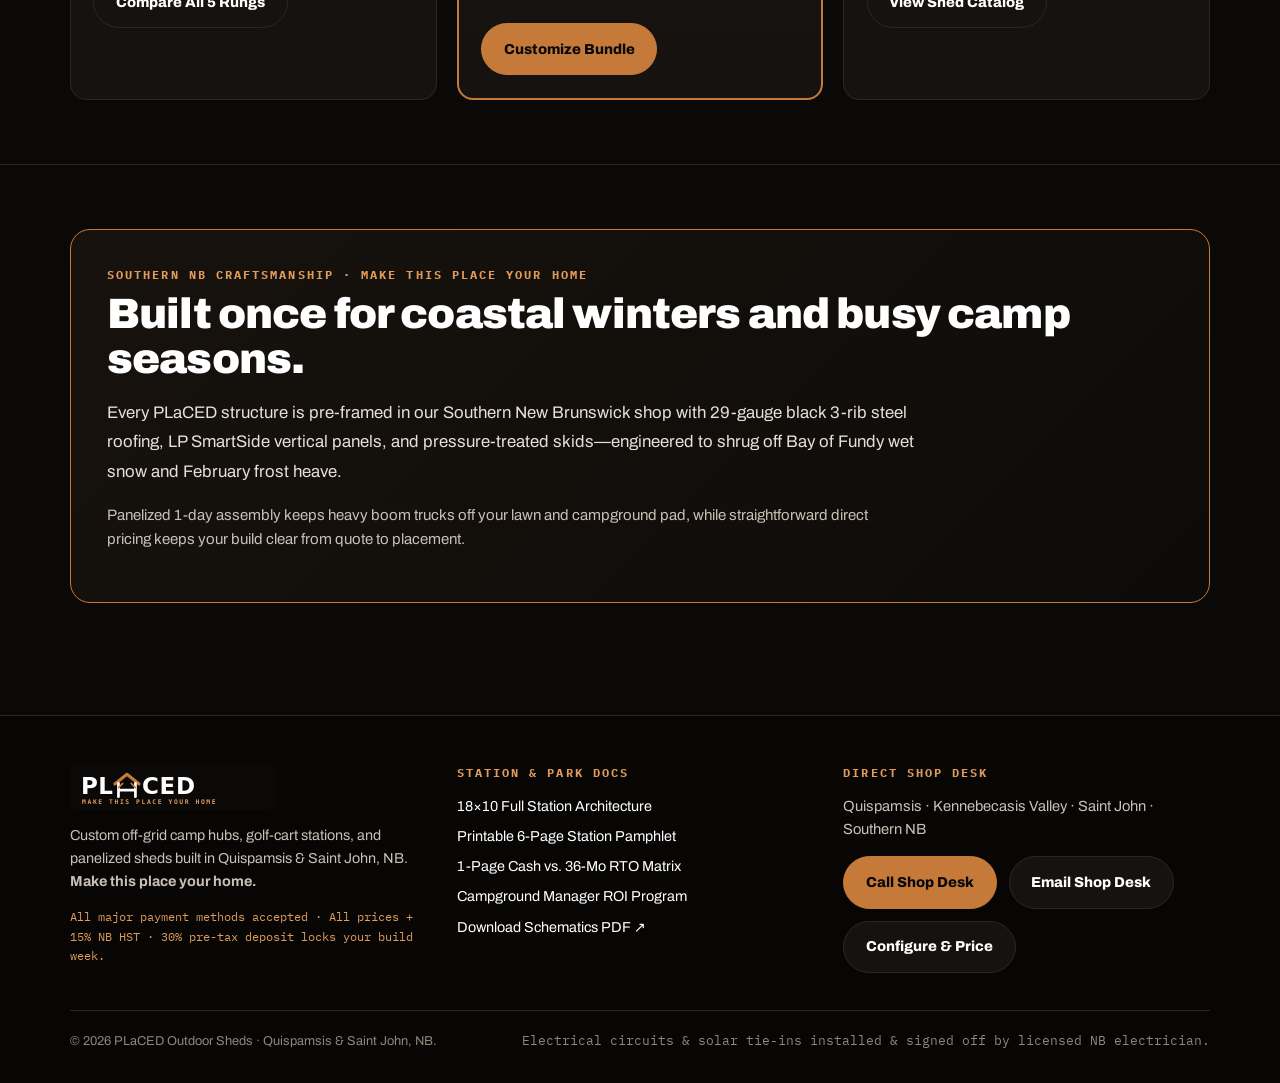
==== commit 3b6abd7c: "Accept all payment methods and hide phone/email behind action buttons" ====
--- a/index.html
+++ b/index.html
@@ -46,7 +46,7 @@
               <a href="full-station.html" class="btn">Explore Full Station Specs</a>
             </div>
             <p class="mono" style="font-size:0.78rem;color:var(--faint);margin-top:1rem;">
-              Starting at $4,499 CAD + 15% NB HST · 30% pre-tax deposit ($1,350) · Cash or Interac E-Transfer
+              Starting at $4,499 CAD + 15% NB HST · 30% pre-tax deposit ($1,350) · All major payment methods accepted
             </p>
           </div>
           <div class="card card-highlight" style="padding:0.85rem;">
@@ -136,8 +136,7 @@
             LP SmartSide vertical panels, and pressure-treated skids—engineered to shrug off Bay of Fundy wet snow and February frost heave.
           </p>
           <p style="color:var(--muted);font-size:0.94rem;max-width:780px;margin-top:0.85rem;">
-            Panelized 1-day assembly keeps heavy boom trucks off your lawn and campground pad, while direct cash and Interac E-Transfer pricing
-            eliminates high-interest rent-to-own markups.
+            Panelized 1-day assembly keeps heavy boom trucks off your lawn and campground pad, while straightforward direct pricing keeps your build clear from quote to placement.
           </p>
         </div>
       </div>
@@ -154,7 +153,7 @@
             <strong>Make this place your home.</strong>
           </p>
           <p class="mono" style="font-size:0.76rem;color:var(--cedar-light);margin-top:0.5rem;">
-            Cash or Interac E-Transfer Only · All prices + 15% NB HST · 30% pre-tax deposit locks build slot.
+            All major payment methods accepted · All prices + 15% NB HST · 30% pre-tax deposit locks your build week.
           </p>
         </div>
         <div>
@@ -169,13 +168,13 @@
         </div>
         <div>
           <div class="kicker">Direct Shop Desk</div>
-          <p style="font-size:0.92rem;margin-top:0.75rem;">
-            <strong><a href="mailto:info@placed.life">info@placed.life</a></strong><br>
-            <span style="color:var(--muted);">Quispamsis · Kennebecasis Valley · Saint John · Southern NB</span>
+          <p style="font-size:0.92rem;margin-top:0.75rem;color:var(--muted);">
+            Quispamsis · Kennebecasis Valley · Saint John · Southern NB
           </p>
           <div class="btn-row" style="margin-top:0.9rem;">
-            <a href="estimator.html" class="btn btn-primary">Configure & Price</a>
-            <a href="contact.html" class="btn">Book Walkthrough</a>
+            <a href="tel:+15066502122" class="btn btn-primary">Call Shop Desk</a>
+            <a href="mailto:placed.sj@gmail.com" class="btn">Email Shop Desk</a>
+            <a href="estimator.html" class="btn">Configure & Price</a>
           </div>
         </div>
       </div>
